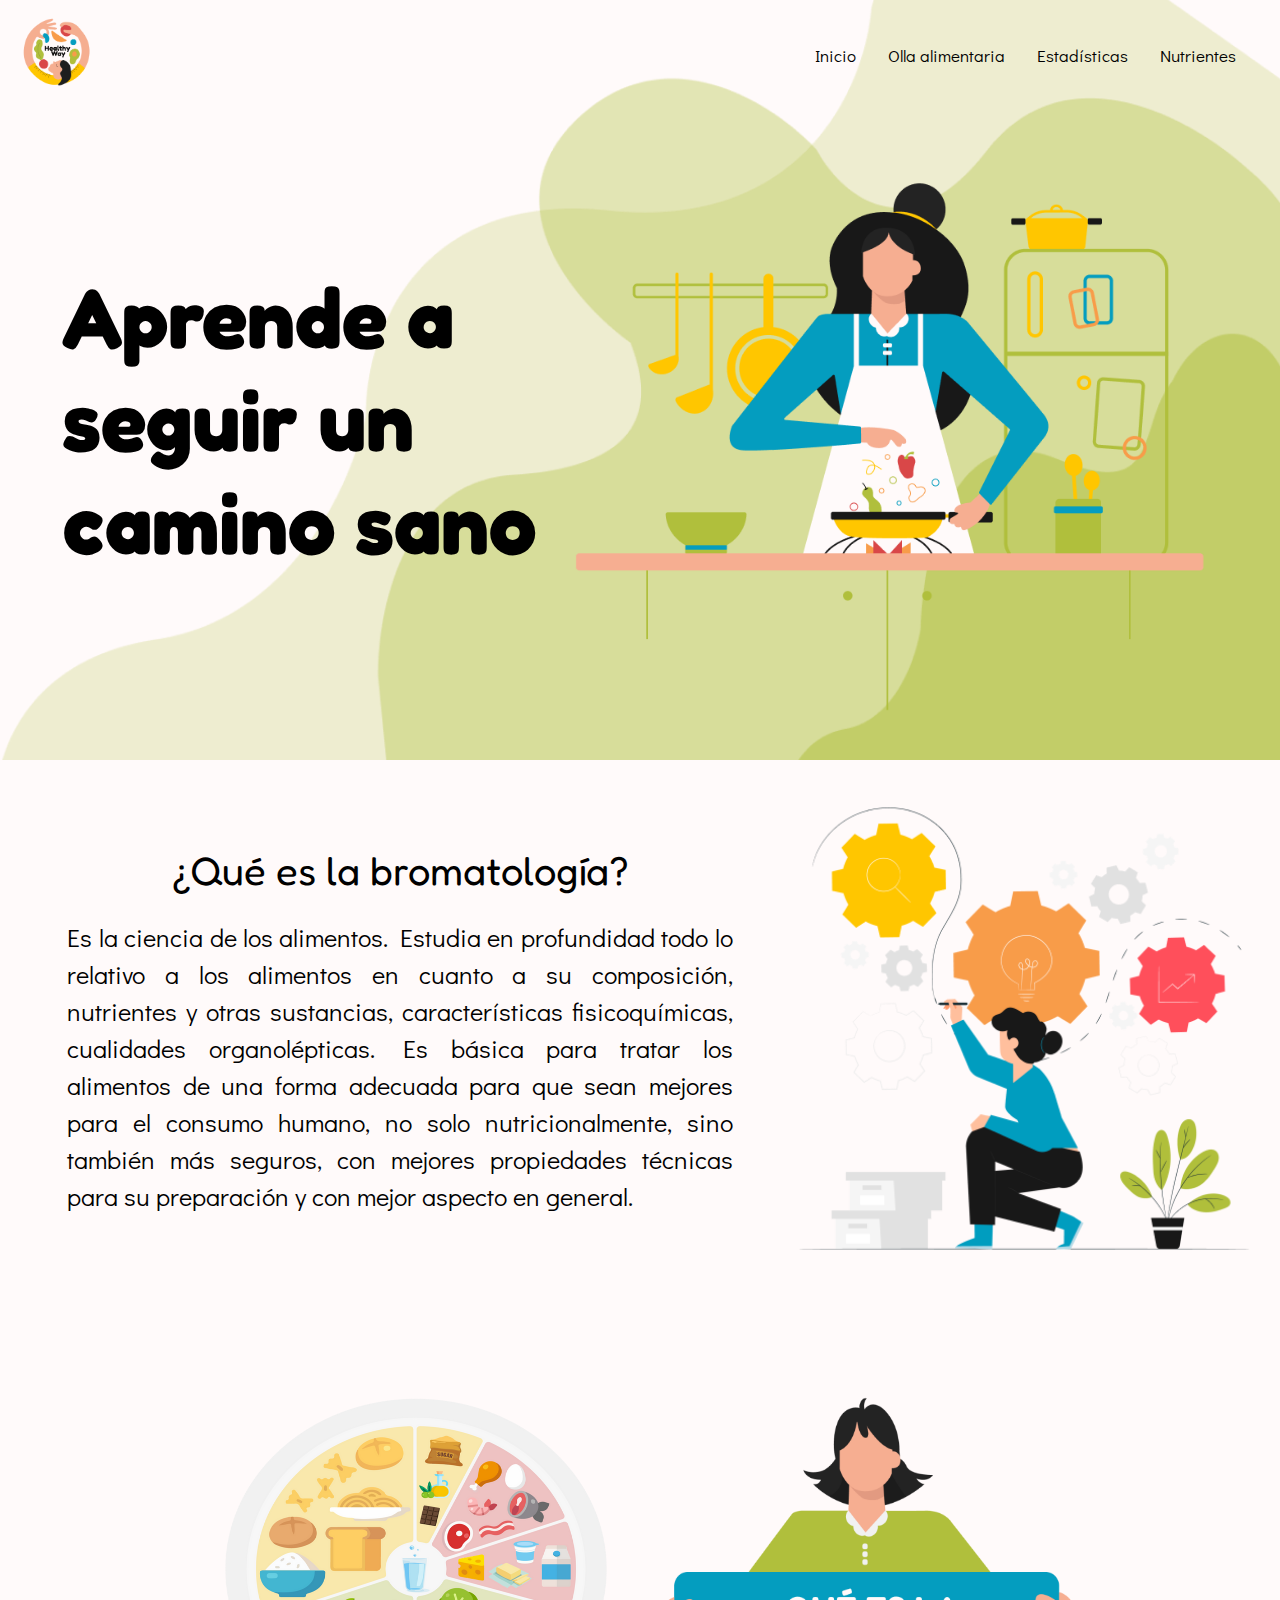
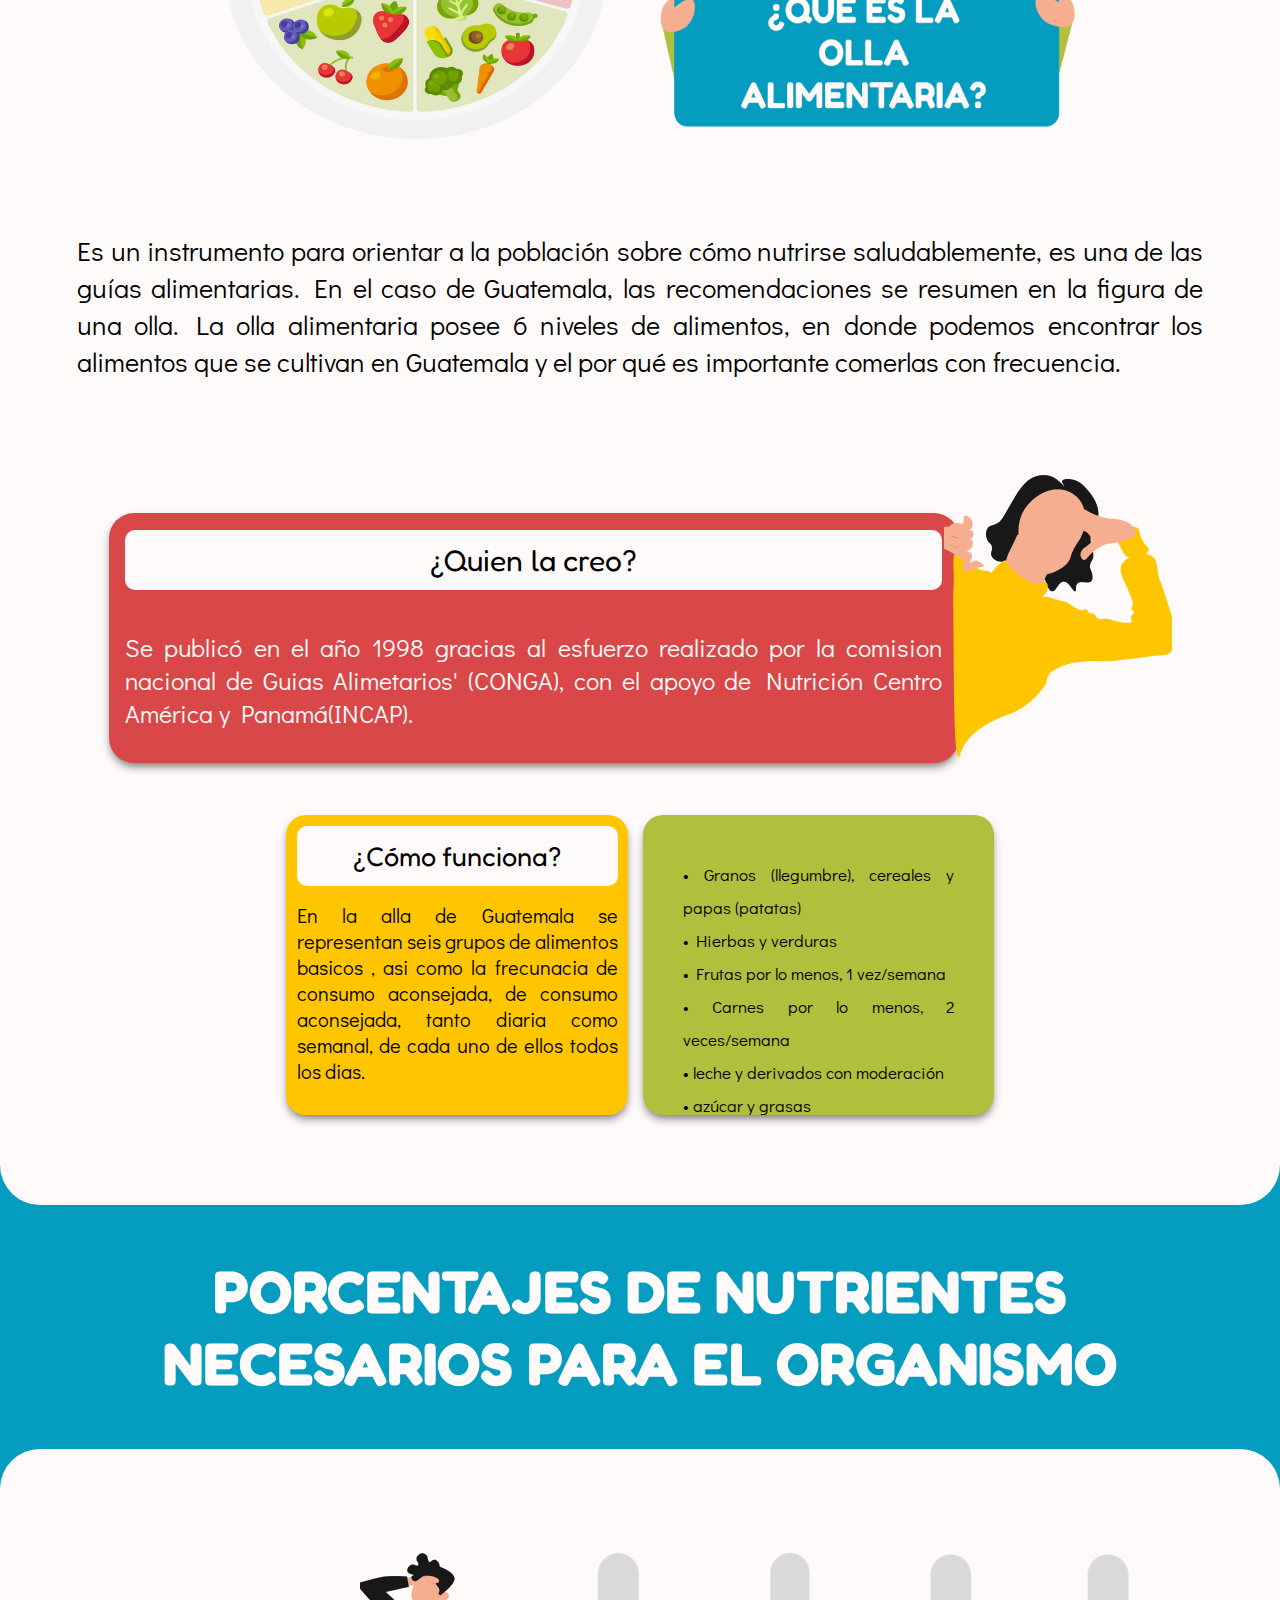
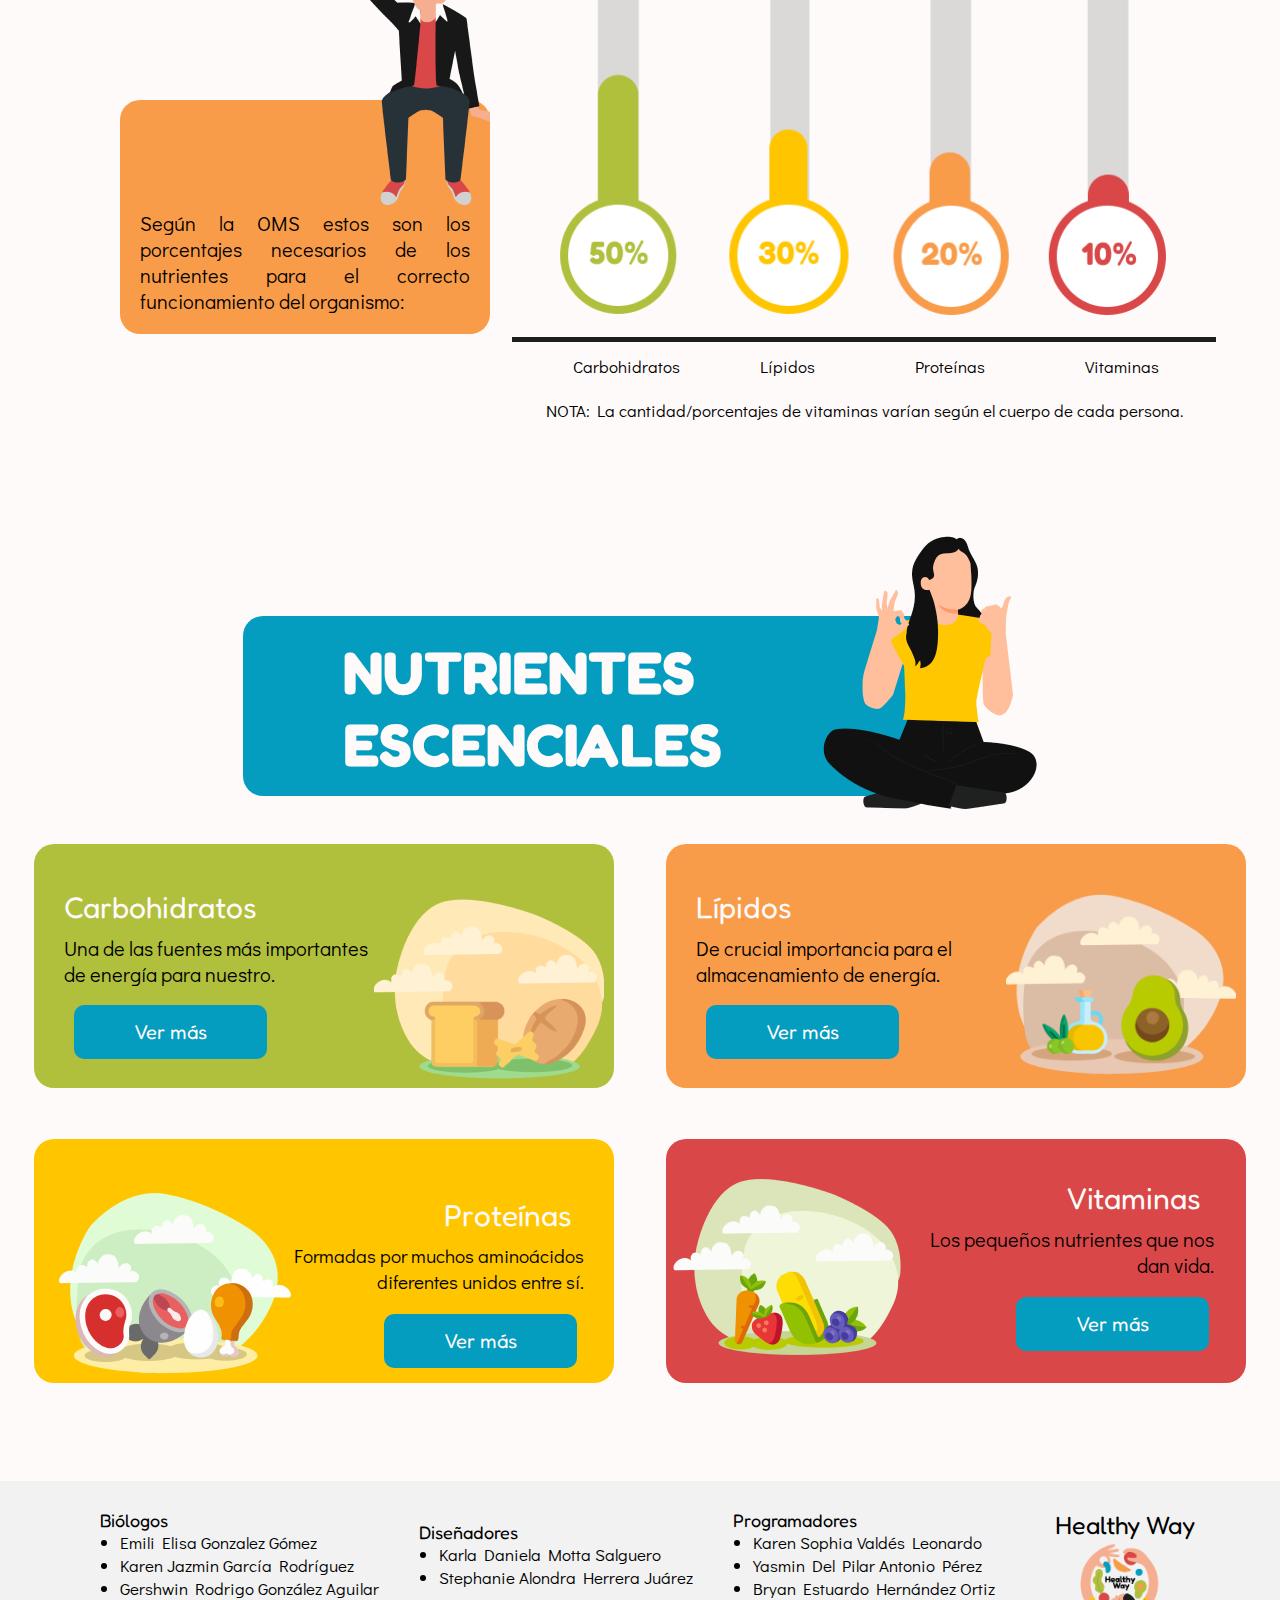
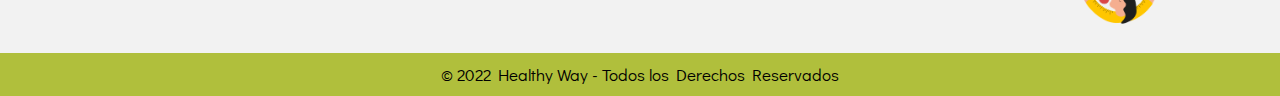
==== index.html @ c859417f "Merge branch 'main' of github.com:ypantonio/Proyecto_APS into main" ====
<!DOCTYPE html>
<html lang="es">
<head>
    <meta charset="UTF-8">
    <meta http-equiv="X-UA-Compatible" content="IE=edge">
    <meta name="viewport" content="width=device-width, initial-scale=1.0">
    <title>Healthy Way</title>

    <!--LINKS CSS-->
    <link rel="stylesheet" href="Css/areaInformativa1.css">
    <link rel="stylesheet" href="Css/header.css">
    <link rel="stylesheet" href="Css/home.css">
    <link rel="stylesheet" href="Css/infoOlla.css">
    <link rel="stylesheet" href="Css/configuracion.css">
    <link rel="stylesheet" href="Css/footer.css">

    <!--LINK DE TIPOGRAFÍAS-->
        <!--FREDOKA ONE-->
    <link rel="preconnect" href="https://fonts.googleapis.com">
    <link rel="preconnect" href="https://fonts.gstatic.com" crossorigin>
    <link href="https://fonts.googleapis.com/css2?family=Fredoka+One&display=swap" rel="stylesheet">
    
        <!--DIDACT GOTHIC-->
    <link rel="preconnect" href="https://fonts.googleapis.com">
    <link rel="preconnect" href="https://fonts.gstatic.com" crossorigin>
    <link href="https://fonts.googleapis.com/css2?family=Didact+Gothic&display=swap" rel="stylesheet">

    <!--LOGO DE APLICACIÓN (PESTAÑA)-->
    <link rel="icon" href="./img/healthy-way-logo 1.png">
</head>
<body>

    <!--SECCÓN YASMIN ANTONIO-->
    <!-- Header -->
    <!-- Banner -->
    <div id="sect"></div>
    
    <!--SECCIÓN KAREN VALDES-->
    <!-- Sección informativa -->
    <!-- Esquema -->
    <!-- Piramide -->
    <div id="Info" class="Info"></div>
    

    <!--CONEXIÓN BRYAN HERNÁNDEZ-->
    <!-- INFORMACIÓN DE OLLA Y NUTRIENTES -->
    <div id="Olla"></div>
    
    <!-- INFORMACIÓN DE INTEGRANTES DE EQUIPO HEALTHY WAY-->
    <footer id="colegas" class="colegas"></footer>
    
    <!--CONEXIÓN JS-->
    <script src="./Js/main.js" type="module"></script>
</body>
</html>
---- Css/areaInformativa1.css ----
@media (max-width:136.5rem){
    .Info{
        width: 100%;
        height: auto;
        justify-content: center;
        align-items: center;
        margin-top: 2rem;
    }
    .area{
        width: 100%;
        margin: auto;
        display: flex;
        flex-direction: row;
        justify-content: center;
    }
    .Img1{
        width: 48rem;
    }
    .paraTexto{
        width: 60%;
        padding: 4%;
        display: flex;
        flex-direction: column;
        justify-content: center;
        align-items: center;

    }

    .titulo{
        font-family: 'Fredoka One', cursive;
        font-size: 40px;
        font-weight: 400;
        line-height: 77px;
        letter-spacing: 0em;
        text-align: left;
        margin-bottom: 1.5%;
    
    }
    .parrafo{
        font-family: 'Didact Gothic', sans-serif;
        font-size: 25.2px;
        font-weight: 400;
        line-height: 37px;
        letter-spacing: 0em;
        text-align:justify;

    }
    .largo{
        background-image: url("https://i.postimg.cc/xCcnTk2p/amarill.png");
        background-repeat: no-repeat;
        background-size: cover;
        padding-bottom: 20rem;

    }
    .CImg{
        width: 70%;
        margin-right: 200rem;
        height:40rem;
        margin: auto;
        margin-top: 8%;
        display:flex;
        flex-direction: row;
        justify-content: space-between;
    }
    .ParaImg{
        width: 100%;
        display:flex;
        flex-direction: row;
        justify-content: center;
    }
    .Frente{
        width: 50%;

    }
    .ImgFrente2{
        width: 50%;
    }
    .img2_visible{
        display: none;
    }
    .TextoEncima{
        width: 90%;
        height: auto;
        padding: 1%;

        margin: auto;
        font-family: 'Didact Gothic', sans-serif;
        margin-top: -15rem;
    }  
    .parrafo2{
        font-family: 'Didact Gothic', sans-serif;
        font-size: 27px;
        font-weight: 400;
        line-height: 37px;
        letter-spacing: 0em;
        text-align:justify;
    }  
}
@media (max-width:37.5rem){
    .Info{
        margin-top: 2rem; 
    }
        
    .area{
        width: 100%;
        margin-top: -40px; 
        }
    
    .Img1{
    display: none;    
}
    .paraTexto{
           width: 90rem;
        margin: auto;
        background-color: var(--blanco);
        border-radius: 23px 23px 0px 0px;
    
    }
    .titulo{
        font-size: 24px;
    }
    .Info .parrafo, .parrafo2{
        font-size: 19px;
    }
    .largo{
        background-image: none;
    }
    .CImg{
        flex-direction: column-reverse;
        width: 100%;
        height: auto;
        justify-content: center;
        align-items: center;
    }
    .Info .TextoEncima{
        width: 94%;
    }
        .img2Olla{
           display: none;
    }
    .ImgFrente2{
        width: 90%;
    }
    .img2_visible{
        display: flex;
        background-image: url(/img/verde.png);
        background-repeat: no-repeat;
        background-size: cover;
        width: 100%;
        height: 40rem;
        justify-content: center;
        align-items: center;
        margin-top: -12rem;
    }
    .img2V{
        margin-top: 10rem;
        width: 80%;
        display: flex;
    
    }

}
---- Css/header.css ----
/*****PARTE DE HEADER YASMIN ANTONIO****/
*{
    margin: 0px;
    padding: 0px;
    text-decoration: none;
    box-sizing: border-box;
    font-size: 17px;
    font-family: 'Didact Gothic', sans-serif;;
}
.sect{
    width: 100%;
    height: auto;
}
.header{
    width: 100%;
    height: auto;
    padding: 16px; 
    display: flex;
    flex-direction: column;
    justify-content: space-between;
    align-items: center;
    background-image: url(../img/Manchas\ 1\ 1.png);
    background-repeat: no-repeat;
    background-size: cover;
}
.menu_principal{
    width:97vw;
    display: flex;
    flex-direction: row;
    justify-content: space-between;
}
.logo{
    width: 73px;
    height: 73px;
}
.nav{
    list-style: none;
    display: flex;
    width: 100%;
    justify-content: end;
    padding: 1%;
}
.para_menu{
    width: 70%;
    display: flex;
    justify-content: center;
    align-items: center;
}
.para_img{
    width: 30%;
}
.a{
    padding: 0px 16px ;
    color: #000000;
    
}
.a:hover{
    background-color: var(--amarillo);
    border-radius: 2rem;
    padding: 10px 25px 10px 25px ;
    transition: 0.8s;
}
/*PARA TELEFONO*/
@media (max-width:37.5rem){
    *{
        font-size: 1rem;
    }
    .menu_principal{
        margin-top: 4%;
    }
    .logo{
        width: 40px;
        height: 40px;

    }
    .para_menu{
        width: 90%;
    }
    .para_img{
        width: 10%;
    }
    .header{
        padding: 0px;
        justify-content: center;
        align-items: center;
    }
    .general{
        margin: 0px;
    }

}
---- Css/home.css ----
/**IMAGEN INICIAL EN HOME*/
body{
    max-width: 1920px;
    margin: auto;
}
.vector{
    width: 100%;
    height: auto;
    padding: 0rem 4rem;

    display: flex;
    align-items: center;
    justify-content: center;
}
.el-titulo{
    width: 50%;
    height: 65rem;
    display: flex;
    justify-content: center;
    align-items: center;
}
.la-img{
    width: 70%;
    height: 65rem;
    display: flex;
    padding-top: 4%;
    justify-content: center;
    align-items: center;
}
.titulo1{
    font-family: 'Fredoka One', cursive;
    font-size: 85px;
}
.cocina{
    width: 100%;
}

@media (max-width:37.5rem){

    .sect .vector{
        padding-left: 8.2rem;
        
    }
    .vector{
        width: 100%;
        height: 400px;
    }
    .titulo1{
        display: none;   
    }
    .la-img{
        width: 1300rem;
        height: 100%;
        margin-left: -3%;
    }
    .cocina{
        width: 38.4rem;
    }
    
    }
---- Css/infoOlla.css ----
/*PAra OLLA */
#Olla {
    width: 100%;
    height: auto;
    padding-top: 8rem;
    display: flex;
    justify-content: center;
    flex-direction: column;

    }
    .infofood{
    width: 100%;
    height: auto;
    margin: auto;
    padding-top: 2rem;
    display: flex;
    justify-content: center;
    align-items: center;
   margin-bottom: 0.1rem;
    }
    /*Cuadro rojo*/
    .ventana{
    height: 25rem;
    width: 85rem;
    padding:1.3%;
    border-radius: 25px;  
    background-color: var(--rojo);
    box-shadow:0px 5px 10px -2px #6e6e6e;
    -moz-box-shadow:0px 5px 10px -2px #6e6e6e;
    -webkit-box-shadow:0px 5px 10px -2px #6e6e6e;
    display: flex;
    }
    /*Parte Blanca*/
    .ventana_barra{
        height: 60px;
        width: 100%;
        margin-bottom: 5%;
        border-radius: 10px;
        background-color: var(--blanco);
        display: flex;
        justify-content: center;
        align-items: center;
    }
    /*Contenido de cuadro rojo*/
    .izquierda{
    width: 100%;
    height: auto;
    display: flex;
    flex-direction: column;
    align-items: center;
    }
    /*img de personaje*/
    .derecha{
    margin-left: -1.5rem;
    margin-top: -4rem;
    }

    .ventana_titulo{
    color: var(--blanco);
    font-size: 25px;
    text-align: justify;
    }
    .ventana_titulo1{
    color: black;
    font-family: Fredoka One;
    font-size: 30px;
    font-weight: 400;
    line-height: 48px;
    text-align: left;
   
}
/*los otros dos cuadros*/
.dos_cuadros{
    width: 100%;
    height: auto;
    padding: 5rem;
    display: flex;
    flex-direction: row;
    justify-content: space-between;

}    
.padreFooter{
    width: 60%;
    margin: auto;
    display: flex;
    flex-direction: row;
    justify-content:space-between;
    align-items: center;  
}
/*amarillo*/
    .cuadro{
        width: 40rem;
        height: 30rem;
        left: 83px;        
        top: 2764px;
        border-radius: 25px;
        padding:1.5%;
       
        background-color: var(--amarillo);
        border-radius: 2rem 2rem 2rem 2rem;
        box-shadow:0px 5px 10px -2px #6e6e6e;
        -moz-box-shadow:0px 5px 10px -2px #6e6e6e;
        -webkit-box-shadow:0px 5px 10px -2px #6e6e6e;
   
    }
    .cuadro_barra{
        height: 60px;
        width: 100%;
        margin-bottom: 5%;
        border-radius: 10px;
        background-color: var(--blanco);
        display: flex;
        justify-content: center;
        align-items: center;
    }
    /*verde*/
    .cuadrover{
        height: 30rem;
        width: 40rem;
        left: 718px;
        top: 2764px;
        border-radius: 25px;
        margin-left: 2%;
        padding: 4rem;

       
        background-color: var(--verde);
        border-radius: 2rem 2rem 2rem 2rem;
        box-shadow:0px 5px 10px -2px #6e6e6e;
        -moz-box-shadow:0px 5px 10px -2px #6e6e6e;
        -webkit-box-shadow:0px 5px 10px -2px #6e6e6e;
    }
    .cuadrover_titulo1{
        font-family: var(--titulo);
        font-size: 27px;
        font-weight: 400;
        line-height: 48px;
        letter-spacing: 0em;
    }
    .cuadro_parrafo{
        font-size: 20px;
        text-align: justify;

    }
    .lista li{
    list-style: none;
        font-size: 25px;
        text-align: justify;
        font-family: 'Didact Gothic', sans-serif;

    }
    .chica{
        display: none;
    }
   

/** SIGUIENTE PARTE DE INFORMACIÓN POR YASMIN ANTONIO**/
.blancoArriba{
    width: 100%;
    height: 4rem;
    background-color: var(--blanco);
    border-radius: 0px 0px 40px 40px;
}
.blancoAbajo{
    width: 100%;
    height: 4rem;
    background-color: var(--blanco);
    border-radius: 40px 40px 0px 0px;
}
.title1{
    background-color: var(--celeste);
}
.title2{
    color: var(--blanco);
    font-family:  'Fredoka One', cursive;
    font-size: 6rem ;
    padding: 5rem;
    text-align: center;
}
.nutrientes{
    width: 100%;
    height: auto;
    display: flex;
    justify-content: center;
    align-items: center;
}
.fondo{
    width: 100%;
    height: auto;
    display: flex;
    flex-direction: row;
    justify-content: center;
}

.chico_sentado{
    width: 35%;
    padding-top: 5%;
}
.sentado{
    width: 130px;
    height: 252px;
    margin-left: 36rem;

}
.text{
    width: 37rem;
    height: auto;
    padding: 2rem;
    padding-top: 11rem;
    border-radius: 2rem;
    margin-top: -11rem;
    margin-left: 12rem;
    text-align: justify;
    font-family: var(--texto);
    font-size: 2rem;
    background-color: var(--naranja);
}
.las-graficas{
    width: 65%;
    padding: 5%;
    display: flex;
    flex-direction: column;
    justify-content: center;
    align-items: center;
}
.grafica{
    width: 100%;
}
.listaG{
    width: 100%;
    height: 5rem;
    list-style: none;
    padding-left: 3%;
    padding-right: 3%;
    display: flex;
    justify-content: space-between;
    align-items: center;
}
.vita {
    margin: 4rem;
}
.carboi{
    margin: 4rem;
}
.lip{
    margin: 4rem;
}
.protei{
    margin: 6rem;
}
.nota{
margin-top: 1%;
}
/** SECCIÓN DE VIDEOS POR YASMIN ANTONIO**/
.esencial{
    width: 100%;
    height: auto;
    display: flex;
    flex-direction: column;
    justify-content: center ;
    align-items: center;
    margin-bottom: 6rem;
}
.caja-titulo{
    width: 100%;
    margin-top: 13rem;
    display: flex;
    justify-content: center;
}
.titleEsen{
    background-color: var(--celeste);
    width: 72rem;
    height: 18rem;
    font-size: 6rem;
    font-family: var(--titulo);
    padding: 2rem 7rem 7rem 10rem;
    border-radius: 2rem;
    color: var(--blanco);
    margin-left:3%;
}
.conCartel{
    display: none;
}
.niña{
    width: 292px;
    height: 292px;
    margin-top: -7%;
    margin-left: -14%;  
}
.para_videos{
    width: 100%;
    height: auto;
    padding-bottom: 1%;
    display: flex;
    flex-direction: row;
    flex-wrap: wrap;
    justify-content: center;
    align-items: center;
}
.carbohidratos{
    background-color: var(--verde);
    width: 580px;
    height: 244px;
    border-radius: 2rem;
    padding: 2rem;
    margin: 2%;
}
.subtitle1{
    font-family: 'Fredoka One';
    font-weight: 400;
    font-size: 30px;
    margin-top: 2.5rem;
    margin-left: 1rem;
    color: var(--blanco);
}
.descrip1{
    font-family: var(--texto);
    font-style: normal;
    font-weight: 400;
    font-size: 20px;
    line-height: 26px;
    margin-top: 1rem;
    margin-left: 1rem;
    margin-bottom: 2%;
}
.img1{
    width: 230px;
    height: 230px;
    margin-left: 32rem;
    margin-top: -17rem;
}
.mas1{
    background-color: var(--celeste);
    width: 20rem;
    height: 5rem;
    margin-left: 2rem;
    padding: 1.5rem 6rem 1.5rem 6rem ;

    /**TEXTO*/
    font-family: 'Fredoka One';
    font-style: normal;
    font-weight: 400;
    font-size: 2rem;
    text-align: center;
    border-radius: 1rem;
    border-style: none;
    color: var(--blanco);
}
.lipidos{
    background-color: var(--naranja);
    width: 580px;
    height: 244px;
    border-radius: 2rem;
    padding: 2rem;
    margin: 2%;

}

.proteinas{
    background-color: var(--amarillo);
    width: 580px;
    height: 244px;
    border-radius: 2rem;
    padding: 2rem;
    margin: 2%;

}
.subtitle2{
    font-family: 'Fredoka One';
    font-weight: 400;
    font-size: 30px;
    margin-top: -22rem;
    margin-left: 39rem;
    color: var(--blanco);
}
.subtitle3{
    font-family: 'Fredoka One';
    font-weight: 400;
    font-size: 30px;
    margin-top: -22rem;
    margin-left: 40rem;
    color: var(--blanco);
}
.descrip2, .descrip3{
    font-family: var(--texto);
    font-style: normal;
    font-weight: 400;
    font-size: 19px;
    line-height: 26px;
    margin-top: 1rem;
    margin-left: -1rem;
    margin-right: 2%;
    text-align: end;
    margin-bottom: 2%;

}
.descrip3{
    margin-right: 5.5%;
    font-size: 20px;

}
.mas, .masV{
    background-color: var(--celeste);
    width: 20rem;
    height: 5rem;
    margin-top: -3rem;
    margin-left: 33rem;
    padding: 1.5rem 6rem 1.5rem 6rem ;

    /**TEXTO**/
    font-family: 'Fredoka One';
    font-style: normal;
    font-weight: 400;
    font-size: 2rem;
    text-align: center;
    border-radius: 1rem;
    border-style: none;
    color: var(--blanco); 
}
.vitaminas{
    background-color: var(--rojo);
    width: 580px;
    height: 244px;
    border-radius: 2rem;
    margin: 2%;

}
.masV{
    margin-left: 35rem;
}

@media (max-width:37.5rem) {
       
    /*COMIENZA RESPONSIVE DE PARTE DE BRYAN HERNANDEZ*/
    #Olla{
        padding-top: 3rem;
    }
    .infofood{
        padding-top: 1rem;
    }
    .ventana{
        width: 21rem;
        height: 20rem;
        padding: 4%;
        border-radius: 15px;
        justify-content: center;

    }
    .ventana_barra{
        width: 100%;
        height: 30px;
        margin-top: 3%;
        text-align: center;
    }
    .ventana_titulo, .cuadro_parrafo{
        font-size: 14px;
        text-align: justify;
        }
    .ventana_titulo1{
        font-size: 16px;
    }
    .derecha{
        margin-left: -0.7rem;
        margin-top: 2.5rem;
    }
    .img_personaje{
        width: 13rem;
    }
    .cuadrover{
        display: none;
    }
    .cuadro{
        width: 90%;
        height: 20rem;
        border-radius: 15px;
        padding: 4%;

   
    }
    .padreFooter{
        width: 100%;
        height: auto;
        justify-content: center;
        flex-direction: column;
    }
    .cuadro_barra{
        width: 100%;
        height: 30px;
        margin-top: 2%;
        text-align: end;
    }
    .cuadrover_titulo1{
        font-size: 18px;
    }
    .abajo{
        width: 100%;
        height: auto;
        display: flex;
    }
    .cuadrover{
        height: 24rem;
        width: 27rem;
        border-radius: 15px;
        margin-top: 11%;
        justify-content: center;
        align-items: center;
        margin-bottom: -3rem;
    }
    .chica{
        display: flex;
        margin-left: -5rem;
        margin-top: -1rem;
    }
    .lista li{
        width: 20rem;  
        font-size: 25px;
        margin-left: 1rem;    
}
/*TERMINA RESPONSIVE DE PARTE DE BRYAN HERNANDEZ*/

/*COMIENZA RESPONSIVE DE PARTE DE YASMIN ANTONIO*/
.blancoArriba{
    height: 2rem;
    border-radius: 0px 0px 30px 30px;
}
.blancoAbajo{
    height: 2rem;
    border-radius: 30px 30px 0px 0px;
}
.title2{
    font-size: 3rem ;
    padding: 3rem;
}
.fondo{
    flex-direction: column;
    justify-content:center ;
    align-items: center;
}

.chico_sentado{
    width: 100%;
    height: 7rem;
    padding-top: 0%;
    padding: 3%;
}
.sentado{
    display: none;
}
.text{
    width: 90%;
    background-color: transparent;
    height: auto;
    padding: 0rem;
    padding-top: 0rem;
    border-radius: 0rem;
    margin-top: 0.7rem;
    margin-left: 2rem;
    text-align: justify;
    font-size: 1.4rem;
}
.las-graficas{
    width: 90%;
    margin-top: 5%;
    padding: 5%;
    display: flex;
    flex-direction: column;
    justify-content: center;
    align-items: center;
}
.listaG{
    width: 100%;
    height: 5rem;
    list-style: none;
    padding-left: 0%;
    padding-right: 0%;
    display: flex;
    justify-content: space-between;
    align-items: center;
    
}
.vita {
    margin: 1rem;
    font-size: 1.2rem;
}
.carboi{
    margin: 1rem;
    font-size: 1.2rem;
}
.lip{
    margin: 1rem;
    font-size: 1.2rem;
}
.protei{
    margin: 1rem;
    font-size: 1.2rem;
}
.nota{
margin-top: 3%;
font-size: 1.3rem;
}

/*COMIENZA RESPONSIVE DE VIDEOS PARTE DE YASMIN ANTONIO*/
.esencial{
    margin-bottom: 2rem;
}
.caja-titulo{
    margin-top: 3rem;
}
.titleEsen{
display: none;
}
.conCartel{
    display: flex;
    width: 80%;
}
.niña{
    display: none;
}
.para_videos{
    width: 100%;
    margin-top: 8%;
    flex-wrap:none
    ;

}
.carbohidratos{
    width: 100%;
    height: 180px;
    border-radius: 2rem;
    padding: 1rem;
}
.subtitle1{
    font-size: 25px;
    margin-top: 1rem;
    margin-left: 0.4rem;

}
.descrip1{
    font-size: 14px;
    line-height: 26px;
    margin-top: 1rem;
    margin-left: 0.4rem;
    margin-bottom: 2%;
    
}
.img1, .img1C{
    width: 150px;
    height: 150px;
    margin-left: 19rem;
    margin-top: -11rem;
}
.img1C{
    width: 140px;
    height: 140px;
    margin-top: -11rem;
    margin-left: 20.2rem;
}
.mas1{
    margin-left: 0rem;
    padding: 1rem 4rem 1rem 4rem ;

    /**TEXTO*/
    font-size: 1.4rem;
    text-align: center;
}
.lipidos{
    width: 100%;
    height: 180px;
    border-radius: 2rem;
    padding: 1rem;

}

.proteinas{
    width: 100%;
    height: 180px;
    border-radius: 2rem;
    padding: 2rem;

}
.img2{
    width: 150px;
    height: 150px;
    margin-top: 3rem;
    margin-left: -1.5rem;
}
.img2P{
    width: 150px;
    height: 150px;
    margin-top: 2.5rem;
    margin-left: -1rem;
}
.subtitle2{
    font-size: 25px;
    margin-top: -18rem;
    margin-left: 20rem;
}
.subtitle3{
    font-size: 25px;
    margin-top: -18rem;
    margin-left: 20rem;
}
.descrip2, .descrip3{
    font-size: 14px;
    line-height: 26px;
    margin-top: 1rem;
    margin-left: 0.4rem;
    margin-bottom: 2%;

}
.descrip3{
    margin-right: 0%;

}
.mas, .masV{
    margin-left: 18rem;
    padding: 1rem 4rem 1rem 4rem ;

    /**TEXTO*/
    font-size: 1.4rem;
    text-align: center;
}
.vitaminas{
    width: 100%;
    height: 180px;
    border-radius: 2rem;
    margin: 2%;
    padding: 2rem;


}


    }
---- Css/configuracion.css ----
*{
    margin: 0;
    padding: 0;
    box-sizing: border-box;
}
html{
    font-size: 10px;
}
body{
    background-color: var(--blanco);
}

:root{
    --titulo: 'Fredoka One', cursive;
    --texto: 'Didact Gothic', sans-serif;

    /***************** COLORES **********************/
    --celeste: #049DBF;
    --verde: #B0BF3C;
    --amarillo: #FFC600;
    --naranja: #F89C49;
    --piel: #F6AE91;
    --rojo: #D94748;
    --blanco: #FFFAFA;
    --negro: #181818;

    /************** TAMAÑO (OPCIONAL)*************/
    --titulo1: 24px;
    --texto1: 14px;

}


@media  (min-width:37.5rem){
    
}
@media (max-width:136.5rem){
    
}
@media (max-width:192rem){
    
}
---- Css/footer.css ----
.colegas{
    background-color: #F2F2F2;
    width: 100%;
    height: auto;

    display: flex;
    flex-direction: column;
    justify-content: center;
}
.caja1{
    display: flex;
    flex-direction: row;
    justify-content: center;
    align-items: center;
    padding-bottom: 2.5rem;
}

.carrera{
    font-family: 'Fredoka One';
    font-style: normal;
    font-weight: 400;
    font-size: 18px;
    line-height: 22px;
    margin-left: -2rem;
}
.nombre0{
    font-family: 'Fredoka One';
    font-style: normal;
    font-weight: 400;
    font-size: 2.5rem;
    line-height: 22px;

    margin-top: -6rem;
    padding-left: 4rem;
}
.logofooter{
    width: 86px;
    height: 87px;
    margin-top: 6rem;
    margin-left: -12rem;
}
.biologos{
   padding-left: -0.5rem;
   padding-top: 2rem;
   padding-right: 2rem;
   padding-bottom: 2rem;
}
.diseñadoras{
    padding-left: 4rem;
   padding-top: 2rem;
   padding-right: 2rem;
   padding-bottom: 2rem;
}
.programadores{
    padding-left: 4rem;
   padding-top: 2rem;
   padding-right: 2rem;
   padding-bottom: 2rem;
}
.derechos{
    width: 100%;
    height: 43px;
    background-color: var(--verde);
    display: flex;
    flex-direction: column;
    justify-content: center;

    text-align: center;
}
.conjunto1{
    display: none;
}
.union2{
    display: none;
}
@media (max-width:37.5rem) {

    .caja1{
        flex-direction: column;
        padding-bottom: 1rem;
        padding: 3%;
    }
    .carrera{
        font-size: 16px;
    }
    .nombre0{
        display: none;
    }
    .logofooter{
        display: none;
    }
    .union1{
        width: 100%;
        display: flex;
        flex-direction: row;
        justify-content: center;
        align-items: center;
    }
    .conjunto1{
        display: flex;
        width: 30%;
        margin-left: 9%;
    }
    .en_linea{
        display: flex;
        flex-direction: column;
        justify-content: center;
    }
    .nombre0V{
        font-family: 'Fredoka One';
        font-style: normal;
        font-weight: 400;
        font-size: 1.5rem;
    
        padding-top: 0rem;
        padding-left: 0rem;
        }
    .logofooterV{
        width: 80px;
        width: 80px;
        margin-left: 1rem;
    }
    .union2{
         width: 100%;
        display: flex;
    }
    .biologos{
        padding:0rem;
    }
    .diseñadoras{
        display: none;
    }   
    .programadores{
        display: none;
    }
    .diseñadorasV{
        margin-left: 3rem;
    
    }
    .programadoresV{
        margin-left:3rem;
    }
    .derechos{
        width: 100%;
        height: 43px;
        background-color: var(--verde);
        display: flex;
        flex-direction: column;
        justify-content: center;
        
        text-align: center;
    }

}
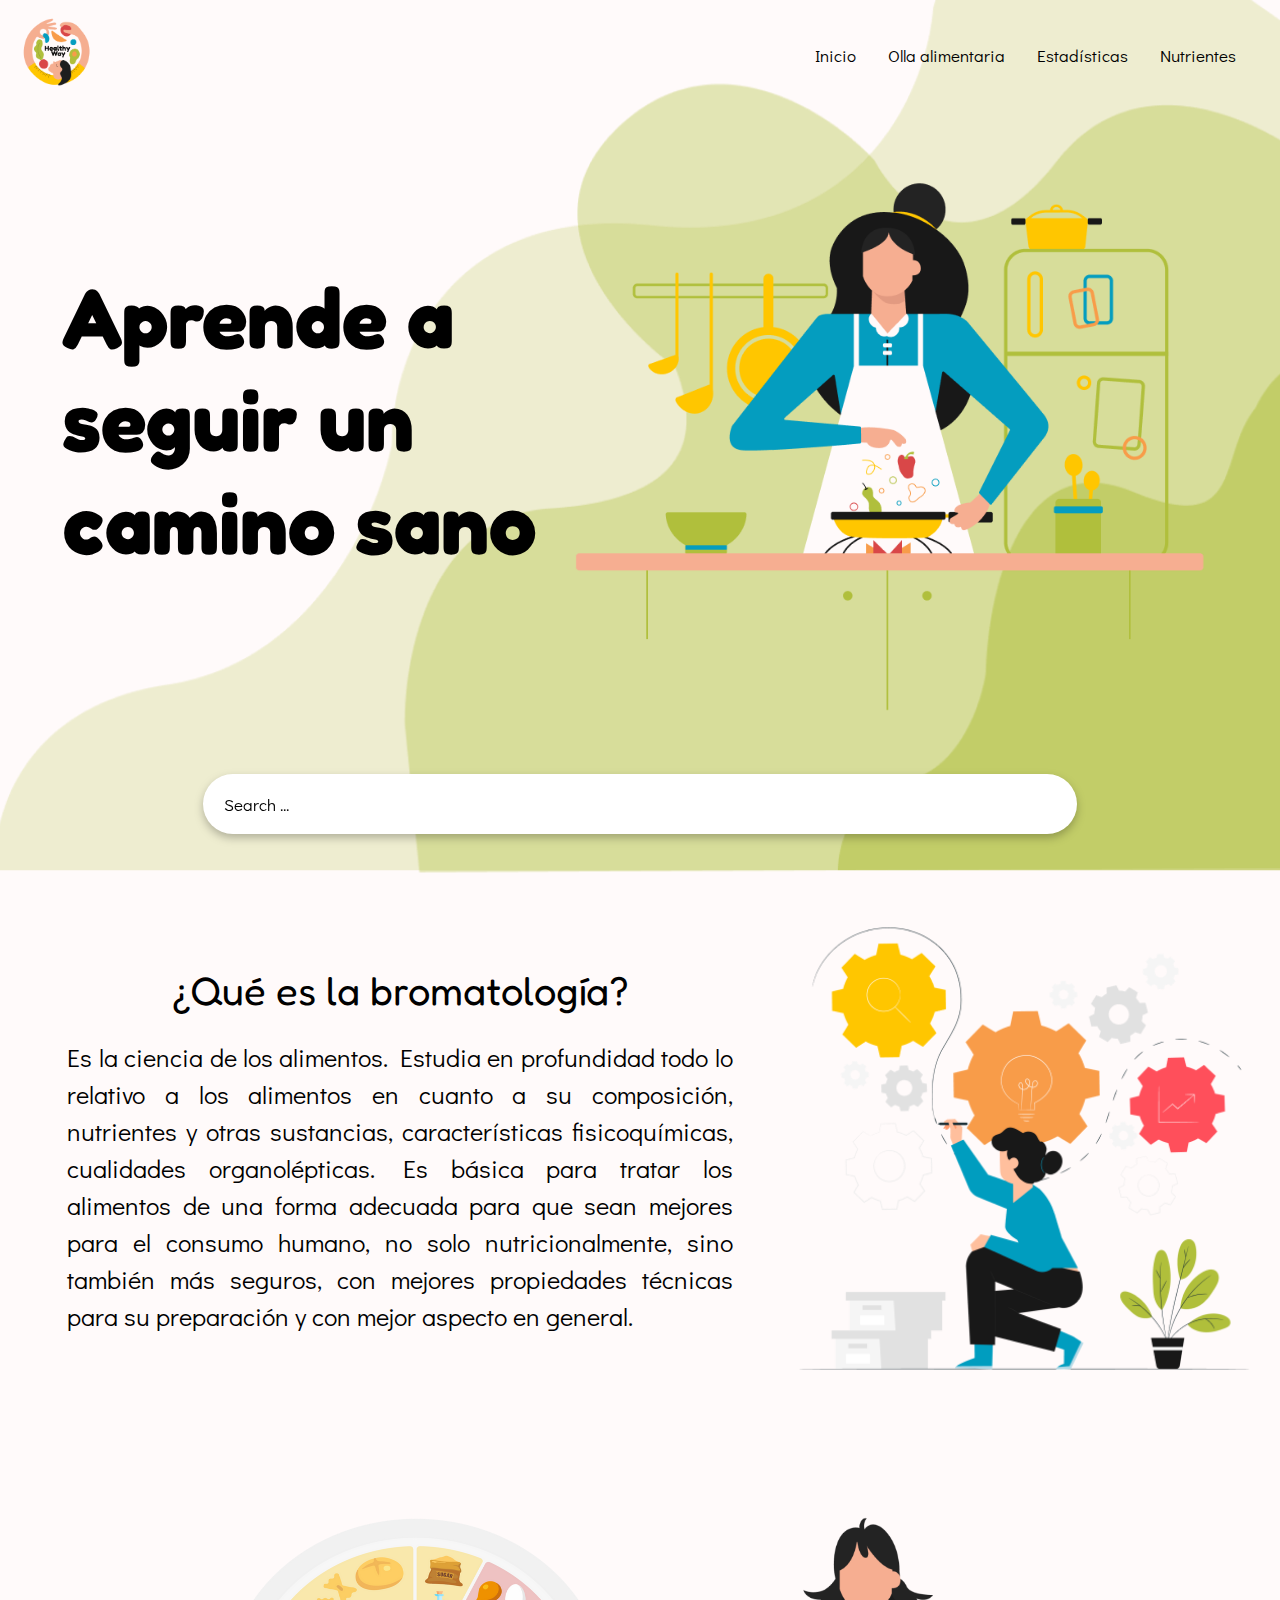
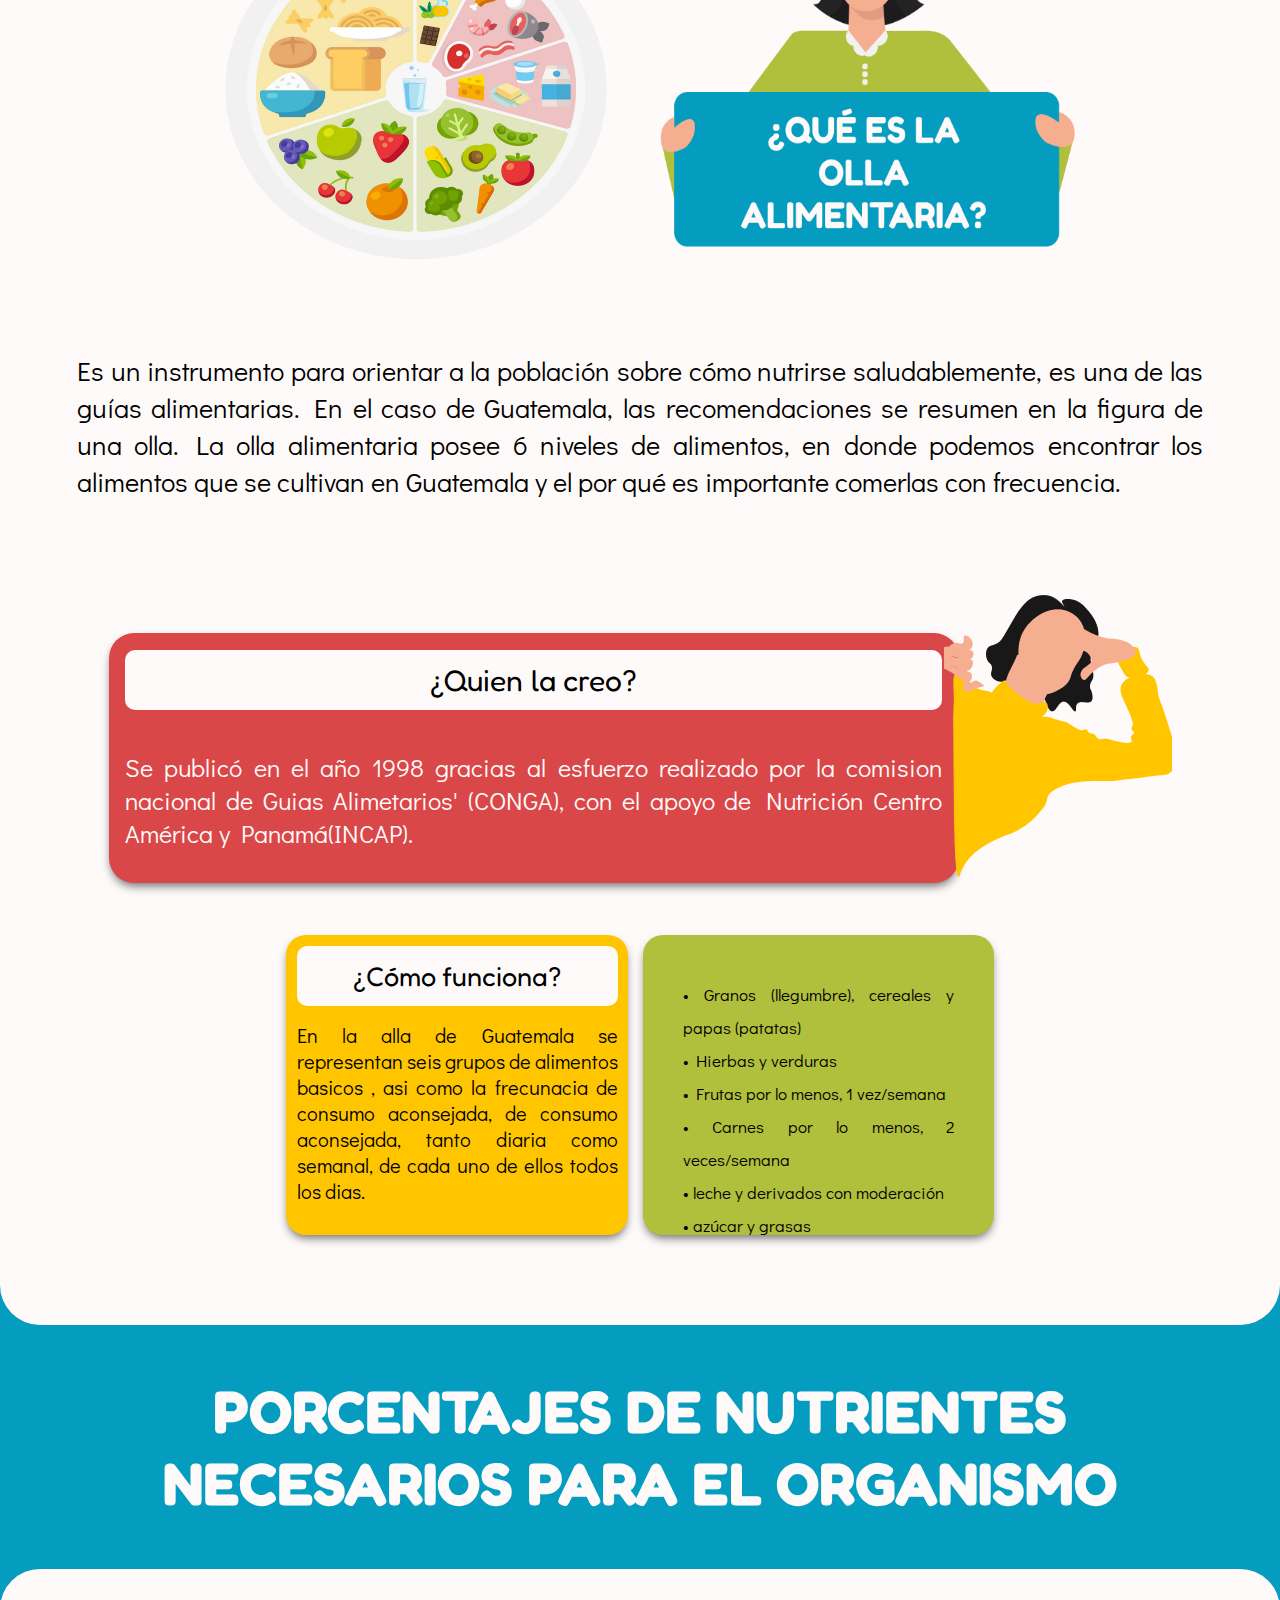
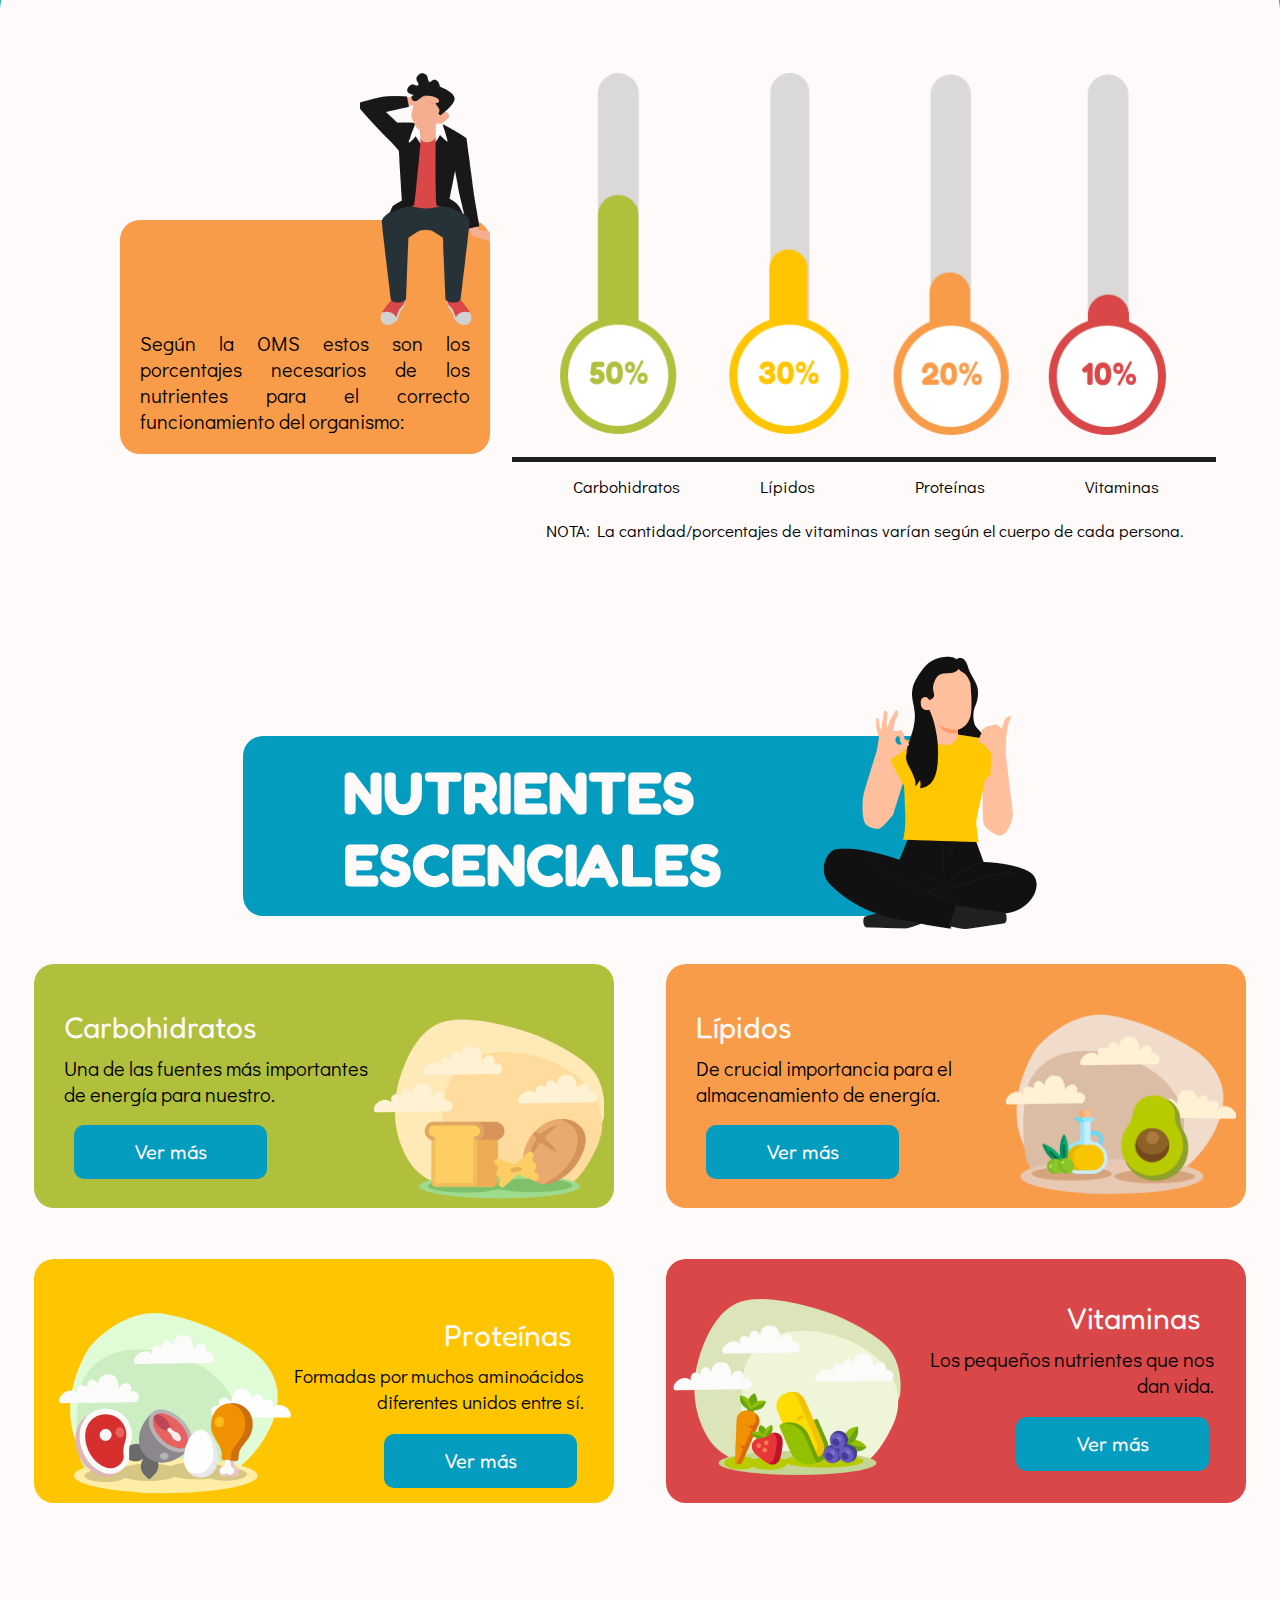
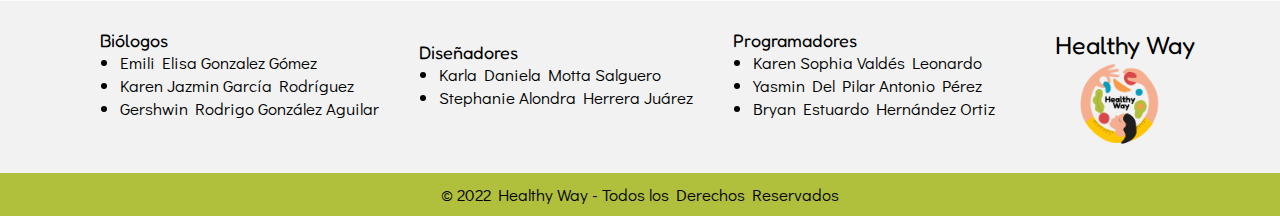
==== commit eb37d1f8: "Se agrega parte asignada (el buscador),el día 2 de octubre. -Karen Valdes" ====
--- a/index.html
+++ b/index.html
@@ -10,9 +10,21 @@
     <link rel="stylesheet" href="Css/areaInformativa1.css">
     <link rel="stylesheet" href="Css/header.css">
     <link rel="stylesheet" href="Css/home.css">
+    <link rel="stylesheet" href="Css/para_buscador.css">
+    <link rel="stylesheet" href="Css/ventanas_buscador.css">
     <link rel="stylesheet" href="Css/infoOlla.css">
     <link rel="stylesheet" href="Css/configuracion.css">
     <link rel="stylesheet" href="Css/footer.css">
+
+    <!--MUESTRA INFORMACION DEL BUSCADOR / KAREN VALDES-->
+<script>
+    function mostrar (){document.getElementById('fondo02').style.display='block';}
+    function esconder (){document.getElementById('fondo02').style.display="none";}
+    function mostrar2 (){document.getElementById('fondo03').style.display='block';}
+    function esconder2 (){document.getElementById('fondo03').style.display="none";}
+    function mostrar3 (){document.getElementById('fondo04').style.display='block';}
+    function esconder3 (){document.getElementById('fondo04').style.display="none";}
+</script>
 
     <!--LINK DE TIPOGRAFÍAS-->
         <!--FREDOKA ONE-->
@@ -52,4 +64,5 @@
     <!--CONEXIÓN JS-->
     <script src="./Js/main.js" type="module"></script>
 </body>
-</html>+</html>
+
--- a/Css/areaInformativa1.css
+++ b/Css/areaInformativa1.css
@@ -143,7 +143,7 @@
     }
     .img2_visible{
         display: flex;
-        background-image: url(/img/verde.png);
+        background-image: url("https://i.postimg.cc/L6YPkYP3/verde.png");
         background-repeat: no-repeat;
         background-size: cover;
         width: 100%;
--- a/Css/para_buscador.css
+++ b/Css/para_buscador.css
@@ -0,0 +1,93 @@
+*{
+	margin: 0;
+	padding: 0;
+	box-sizing: border-box;
+}
+.buscador{
+  width: 100%;
+  height: 50%;
+}
+.navegacion{
+	width: 70%;
+  height:6rem;
+	margin: 30px auto;
+  font-size: 27px;
+  padding: 0.5%;
+  filter: drop-shadow(0px 4px 4px rgba(0, 0, 0, 0.25));
+	background-color: white;
+  border-radius: 30px;
+  display: flex;
+  flex-direction: row;
+  justify-content: space-between;
+  align-items: center;
+}
+.lupa{
+  width: 7rem;
+}
+.navegacion ul{
+	list-style: none;
+}
+.navegacion > li{
+	position: relative;
+	display: inline-block;
+}
+
+.navegacion > li > a{
+	display: block;
+	padding: 15px 20px;
+	color: #353535;
+  font-family: 'Didact Gothic', sans-serif;
+	text-decoration: none;
+}
+.search{
+  width: 100%;
+  height: auto;
+  padding-left: 1.5rem;
+  padding-right: 0.5rem;
+}
+
+/* Submenu*/
+
+.submenu{
+	position: absolute;
+  padding-top: 3rem;
+	width: 100%;
+  visibility: hidden;
+	opacity: 0;
+	transition: opacity 1.5s;
+}
+.opciones li {
+  background-color: white;
+
+}
+.arribaCarbo{
+  border-radius: 20px 20px 0px 0px;
+}
+.arribaCarbo:hover{
+  background-color: rgb(229, 229, 229);
+  border-radius: 20px 20px 0px 0px;
+}
+.arribali:hover{
+  background-color: rgb(229, 229, 229);
+}
+.arriba3{
+  border-radius: 0px 0px 20px 20px;
+}
+.arriba3:hover{
+  background-color: rgb(229, 229, 229);
+  border-radius: 0px 0px 20px 20px;
+}
+
+.submenu .arribaCarbo , .submenu .arribali, .submenu .arriba3 {
+	display: block;
+	padding: 15px;
+	color: black;
+  font-size: 18px;
+  font-family: 'Didact Gothic', sans-serif;
+	text-decoration: none;
+}
+
+.navegacion:hover .submenu{
+	visibility: visible;
+	opacity: 1;
+}
--- a/Css/ventanas_buscador.css
+++ b/Css/ventanas_buscador.css
@@ -0,0 +1,64 @@
+/*SUBMENU PARA CADA CATEGORIA*/
+/*PARA CARBOHIDRATOS*/
+
+.Opciones_de_Carb, .Opciones_de_Li{
+    width: 100%;
+    height: auto;
+    position: absolute;
+    background-color: aqua;
+}
+.fondo02, .fondo03, .fondo04{
+    width: 100%;
+    height: 55rem;
+    padding: 4rem;
+    margin-top: 58%;
+    position: absolute;
+    display: none;
+    
+}
+.negro{
+    color: var(--negro);
+
+}
+.espacio1{
+    width: 95%;
+    height: 45rem;
+    border-radius: 30px;
+    background-color: white;
+    padding-bottom: 2rem;
+    filter: drop-shadow(0px 8px 8px rgba(0, 0, 0, 0.621));
+    margin: auto;
+    display: flex;
+    flex-direction: column;
+    align-items: center;
+    justify-content: center;
+}
+.el2_titulo p{
+    font-family: Fredoka One;
+font-size: 30px;
+font-weight: 400;
+line-height: 77px;
+letter-spacing: 0em;
+text-align: center;
+color: var(--negro);
+
+}
+.contieneImgCar{
+width: 98%;
+height: 88%;
+flex-wrap: wrap;
+display: flex;
+flex-direction: row;
+justify-content: center;
+align-items: center;
+overflow-y: scroll;
+}
+.espacioI{
+    margin: 1rem;
+
+}
+.cuadrodeImg{
+    width: 17rem;
+    height: 19rem;
+    border-radius: 20px;
+}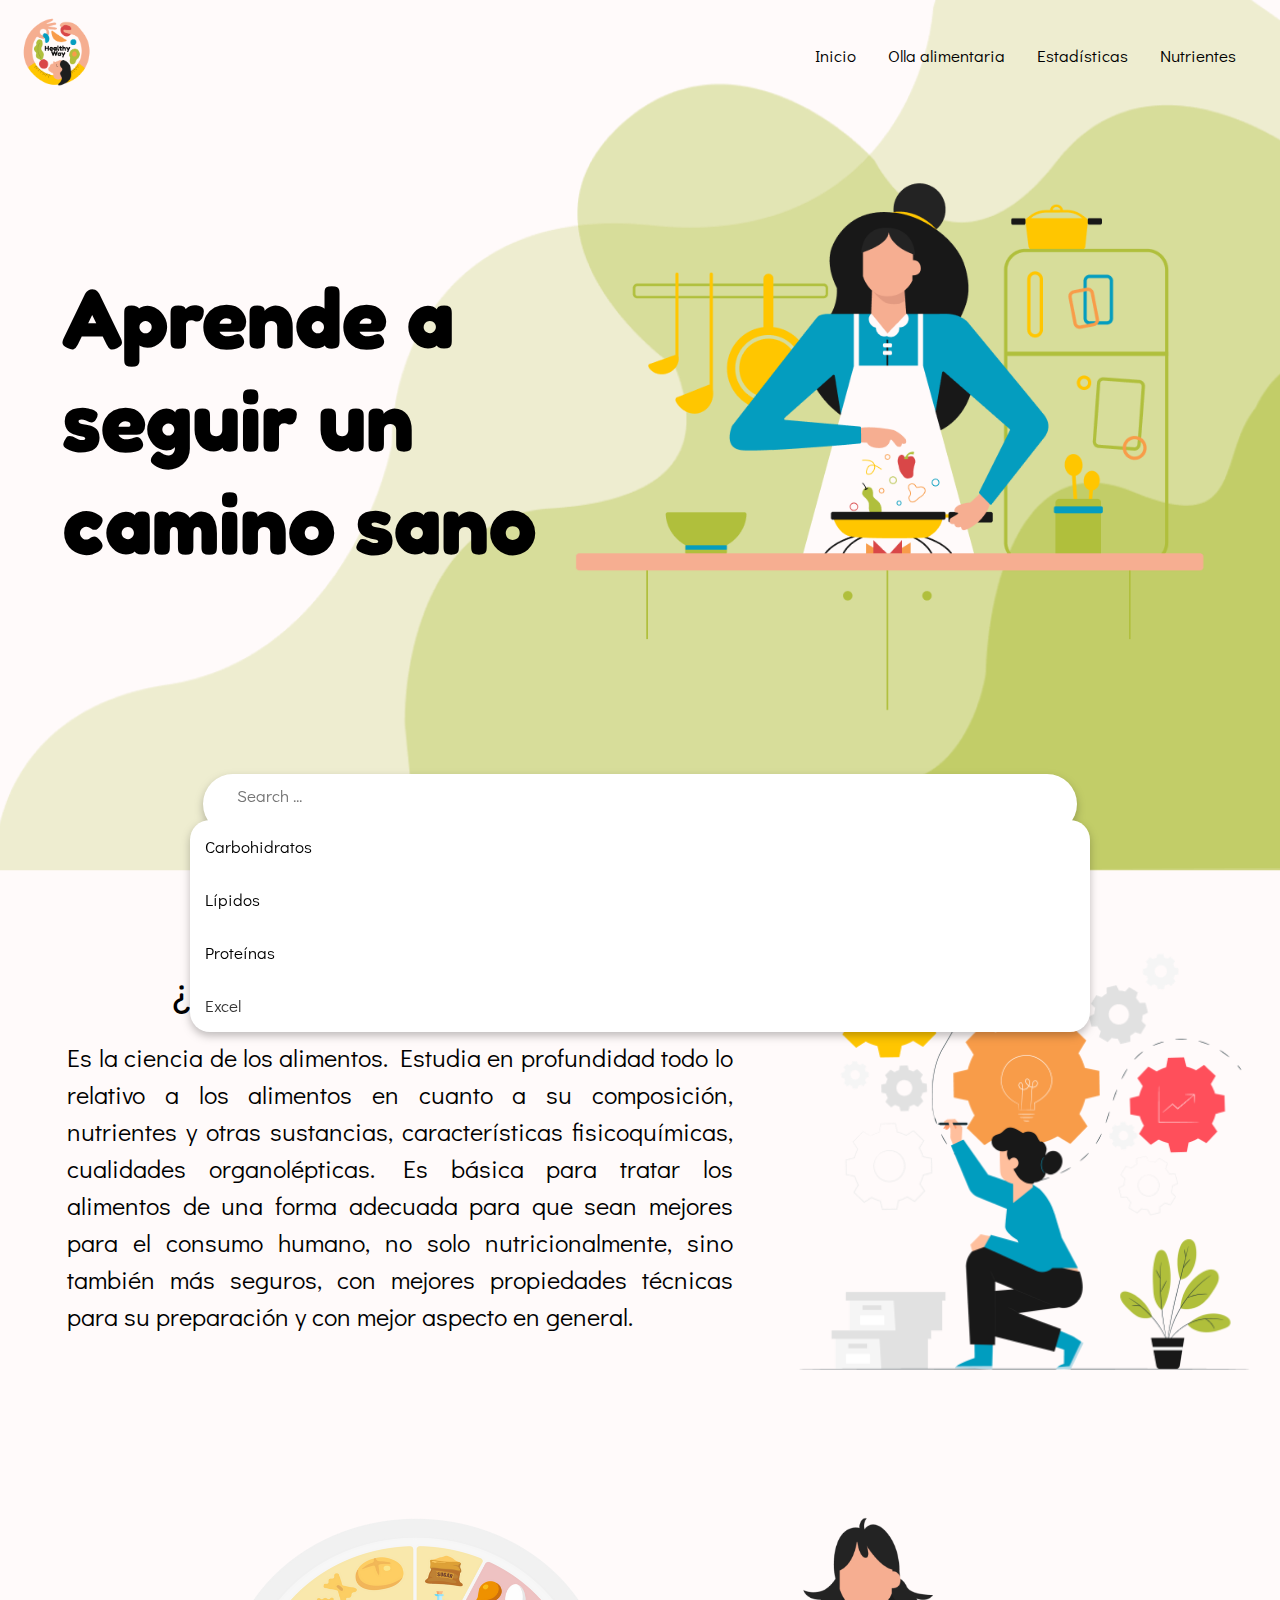
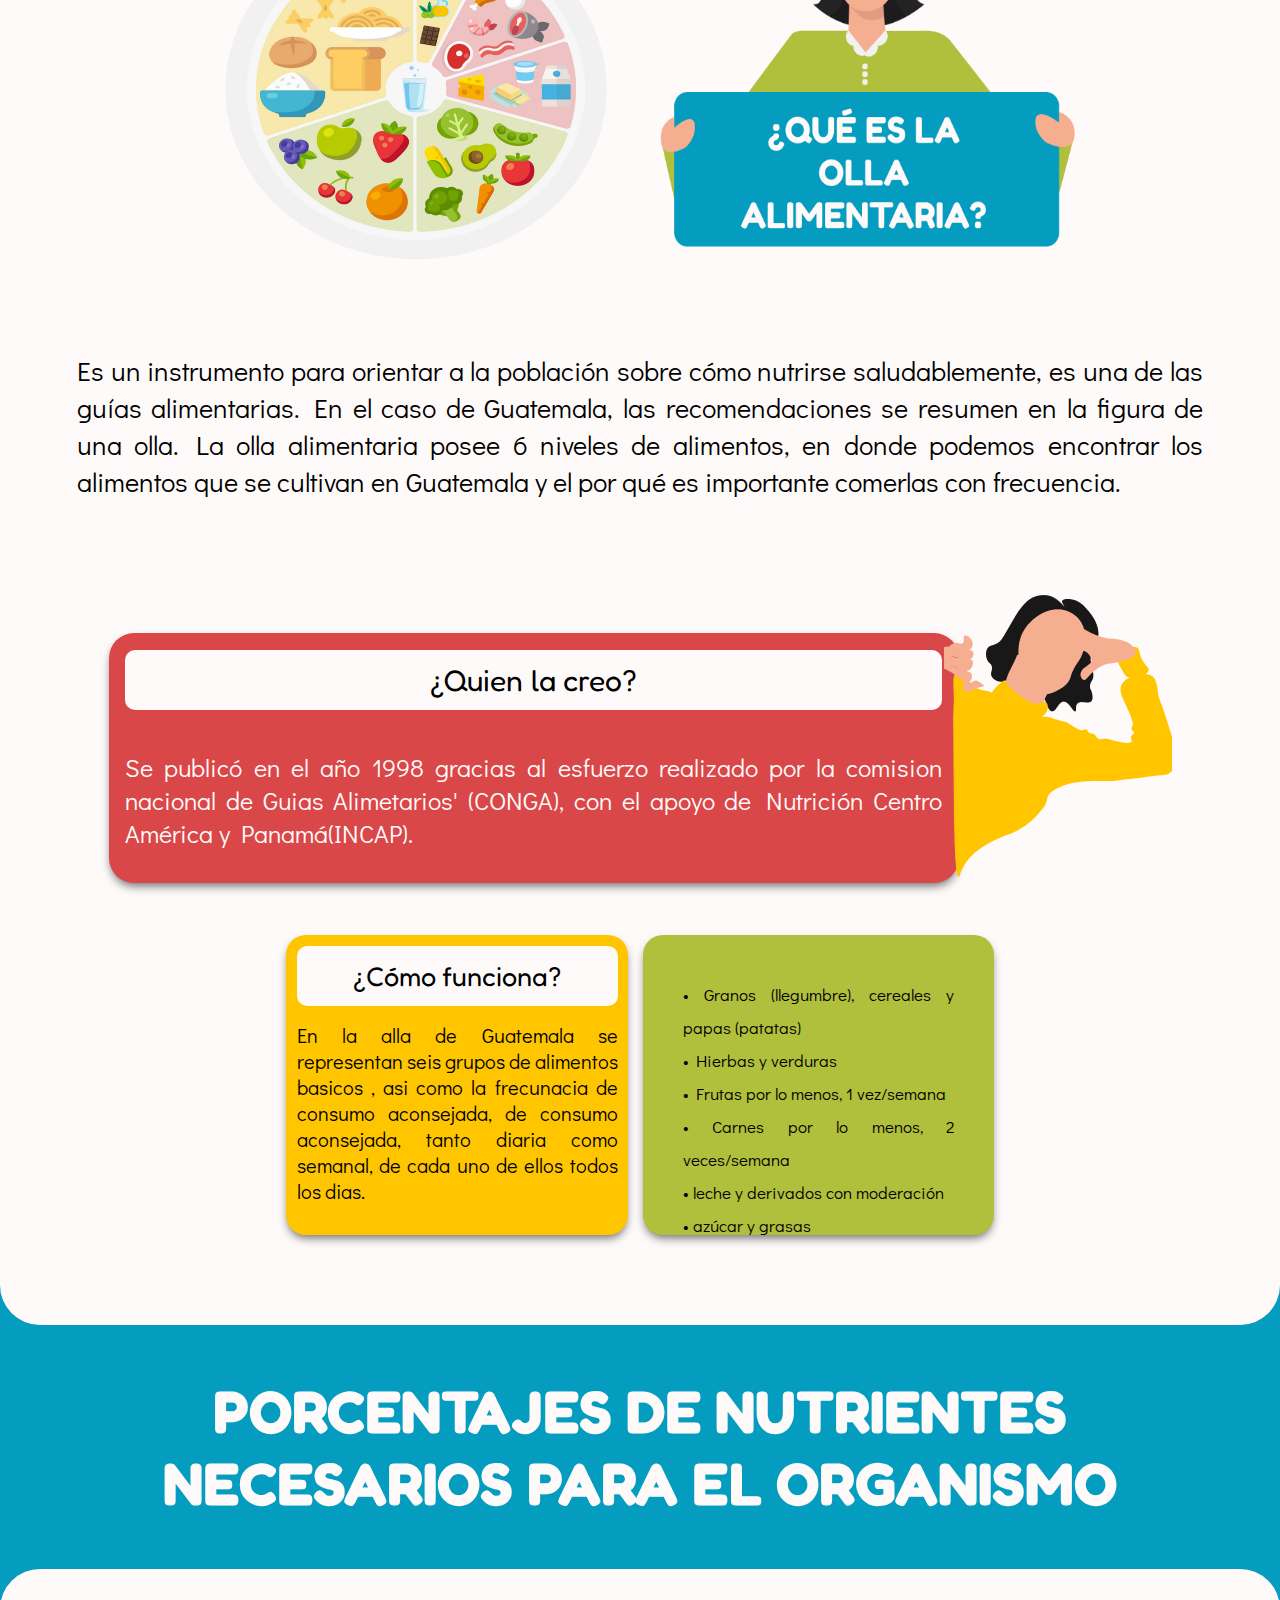
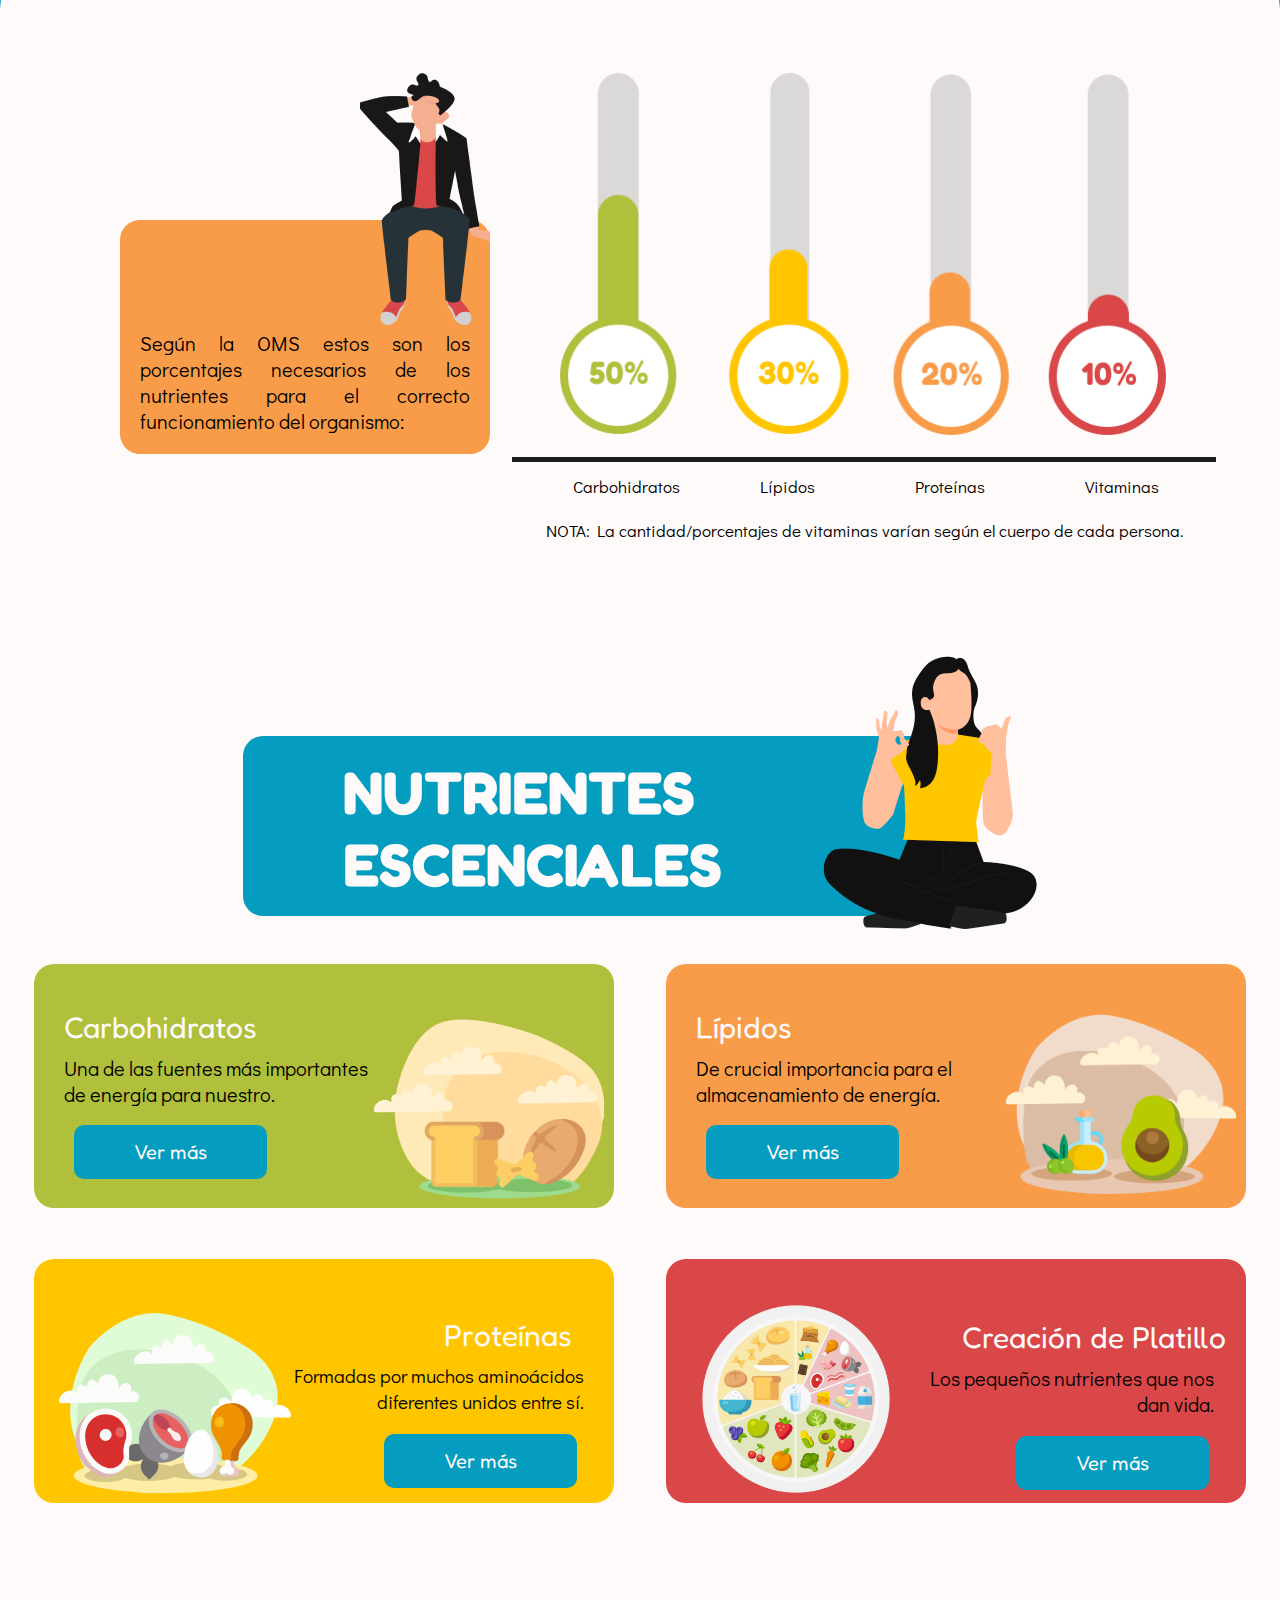
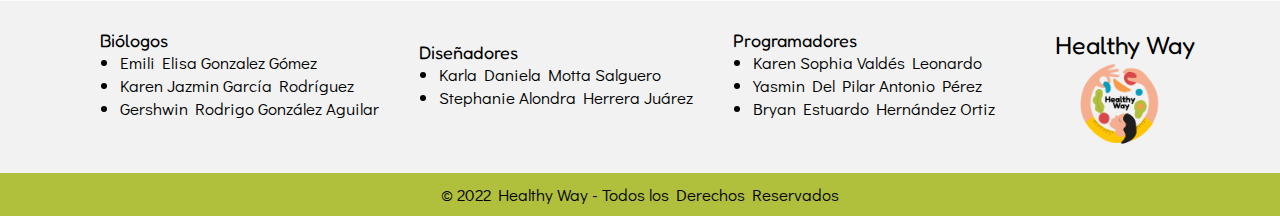
==== commit 836ed09d: "Se termina actualización de buscador, el día 5 de octubre. -Karen Valdés" ====
--- a/index.html
+++ b/index.html
@@ -12,18 +12,23 @@
     <link rel="stylesheet" href="Css/home.css">
     <link rel="stylesheet" href="Css/para_buscador.css">
     <link rel="stylesheet" href="Css/ventanas_buscador.css">
+    <link rel="stylesheet" href="Css/ventanasCarbo.css">
     <link rel="stylesheet" href="Css/infoOlla.css">
     <link rel="stylesheet" href="Css/configuracion.css">
     <link rel="stylesheet" href="Css/footer.css">
 
     <!--MUESTRA INFORMACION DEL BUSCADOR / KAREN VALDES-->
+<script src="./Js/componentes/buscador.js"></script>
 <script>
-    function mostrar (){document.getElementById('fondo02').style.display='block';}
-    function esconder (){document.getElementById('fondo02').style.display="none";}
-    function mostrar2 (){document.getElementById('fondo03').style.display='block';}
-    function esconder2 (){document.getElementById('fondo03').style.display="none";}
-    function mostrar3 (){document.getElementById('fondo04').style.display='block';}
-    function esconder3 (){document.getElementById('fondo04').style.display="none";}
+    function mostrar1 (){document.getElementById('ver').style.display='none';}
+    function mostrar (){document.getElementById('fondo02').style.display='block';}function esconder (){document.getElementById('fondo02').style.display="none";}
+    function mostrar2 (){document.getElementById('fondo03').style.display='block';}function esconder2 (){document.getElementById('fondo03').style.display="none";}
+    function mostrar3 (){document.getElementById('fondo04').style.display='block';}function esconder3 (){document.getElementById('fondo04').style.display="none";}
+</script>
+<script>
+    function banano(){document.getElementById('banano').style.display='flex';}function quitar2 (){document.getElementById('banano').style.display='none';}function cebolla (){document.getElementById('cebolla').style.display='flex';}function quitar (){document.getElementById('cebolla').style.display='none';}function pina (){document.getElementById('pina').style.display='flex';}function quitar3 (){document.getElementById('pina').style.display='none';}function calabaza (){document.getElementById('calabaza').style.display='flex';}function quitar4 (){document.getElementById('calabaza').style.display='none';}function gSaladas (){document.getElementById('gSaladas').style.display='flex';}function quitar5 (){document.getElementById('gSaladas').style.display='none';}function avena (){document.getElementById('avena').style.display='flex';}function quitar6 (){document.getElementById('avena').style.display='none';}function dona (){document.getElementById('dona').style.display='flex';}function quitar7 (){document.getElementById('dona').style.display='none';}
+    function pan (){document.getElementById('pan').style.display='flex';}function quitar8 (){document.getElementById('pan').style.display='none';}function mantequilla (){document.getElementById('mantequilla').style.display='flex';}function quitar9 (){document.getElementById('mantequilla').style.display='none';}function tocino (){document.getElementById('tocino').style.display='flex';}function quitar01 (){document.getElementById('tocino').style.display='none';}function tomate (){document.getElementById('tomate').style.display='flex';}function quitar02 (){document.getElementById('tomate').style.display='none';}function aceitunas (){document.getElementById('aceitunas').style.display='flex';}function quitar03 (){document.getElementById('aceitunas').style.display='none';}function aceitunasN (){document.getElementById('aceitunasN').style.display='flex';}function quitar04 (){document.getElementById('aceitunasN').style.display='none';}function oliva (){document.getElementById('oliva').style.display='flex';}function quitar05 (){document.getElementById('oliva').style.display='none';}function Cblanco (){document.getElementById('Cblanco').style.display='flex';}function quitar06 (){document.getElementById('Cblanco').style.display='none';}function coco (){document.getElementById('coco').style.display='flex';}function quitar07 (){document.getElementById('coco').style.display='none';}
+    function pollo (){document.getElementById('pollo').style.display='flex';}function quitar08 (){document.getElementById('pollo').style.display='none';}function res (){document.getElementById('res').style.display='flex';}function quitar09 (){document.getElementById('res').style.display='none';}function pez (){document.getElementById('pez').style.display='flex';}function quitar001 (){document.getElementById('pez').style.display='none';}function camaron (){document.getElementById('camaron').style.display='flex';}function quitar002 (){document.getElementById('camaron').style.display='none';}function aguacate (){document.getElementById('aguacate').style.display='flex';}function quitar003 (){document.getElementById('aguacate').style.display='none';}function arroz (){document.getElementById('arroz').style.display='flex';}function quitar004 (){document.getElementById('arroz').style.display='none';}function fideo (){document.getElementById('fideo').style.display='flex';}function quitar005 (){document.getElementById('fideo').style.display='none';}function trigo (){document.getElementById('trigo').style.display='flex';}function quitar006 (){document.getElementById('trigo').style.display='none';}
 </script>
 
     <!--LINK DE TIPOGRAFÍAS-->
@@ -45,8 +50,8 @@
     <!--SECCÓN YASMIN ANTONIO-->
     <!-- Header -->
     <!-- Banner -->
-    <div id="sect"></div>
-    
+    <div id="sect"></div>        
+        
     <!--SECCIÓN KAREN VALDES-->
     <!-- Sección informativa -->
     <!-- Esquema -->
--- a/Css/para_buscador.css
+++ b/Css/para_buscador.css
@@ -3,9 +3,20 @@
 	padding: 0;
 	box-sizing: border-box;
 }
-.buscador{
-  width: 100%;
-  height: 50%;
+.bu{
+width: 80%;
+height: 3rem;
+border: none;
+outline: none;
+}
+.bu:focus{
+  border: none;
+}
+.color{
+  display: block;
+	color: #353535;
+  font-family: 'Didact Gothic', sans-serif;
+	text-decoration: none;
 }
 .navegacion{
 	width: 70%;
@@ -17,22 +28,15 @@
 	background-color: white;
   border-radius: 30px;
   display: flex;
-  flex-direction: row;
+  flex-direction: column;
   justify-content: space-between;
   align-items: center;
 }
+/*icono*/
 .lupa{
   width: 7rem;
 }
-.navegacion ul{
-	list-style: none;
-}
-.navegacion > li{
-	position: relative;
-	display: inline-block;
-}
-
-.navegacion > li > a{
+.navegacion > a{
 	display: block;
 	padding: 15px 20px;
 	color: #353535;
@@ -40,28 +44,42 @@
 	text-decoration: none;
 }
 .search{
-  width: 100%;
+  width: 97%;
+  margin: auto;
   height: auto;
+  font-size: 24px;
   padding-left: 1.5rem;
   padding-right: 0.5rem;
-}
-
-/* Submenu*/
-
-.submenu{
-	position: absolute;
-  padding-top: 3rem;
-	width: 100%;
-  visibility: hidden;
-	opacity: 0;
-	transition: opacity 1.5s;
-}
-.opciones li {
-  background-color: white;
+  display: flex;
+  justify-content: space-between;
+  align-items: center;
+  
 
 }
-.arribaCarbo{
+.ver{
+  width:auto;
+  padding: 0rem 3rem 0rem;
+  height: auto;
+}
+.sub{
+  width:auto;
+  background-color: darkmagenta;
+  display: flex;
+  justify-content: center;
+  align-items: center;
+}
+.arribaCarbo, .arribali{
+  background-color: white;
+  margin-top: 1rem;
+  padding: 15px;
+  width: 90rem;
   border-radius: 20px 20px 0px 0px;
+
+}
+.arribali{
+  border-radius: 0px 0px 20px 20px;
+  margin-top: 0rem;
+
 }
 .arribaCarbo:hover{
   background-color: rgb(229, 229, 229);
@@ -69,14 +87,24 @@
 }
 .arribali:hover{
   background-color: rgb(229, 229, 229);
+  border-radius: 0px 0px 20px 20px;
 }
 .arriba3{
-  border-radius: 0px 0px 20px 20px;
+  background-color: white;
+  border-radius: 0px;
+  padding: 15px;
+
 }
 .arriba3:hover{
   background-color: rgb(229, 229, 229);
-  border-radius: 0px 0px 20px 20px;
+  border-radius: 0px;
 }
+
+/*
+
+
+
+
 
 .submenu .arribaCarbo , .submenu .arribali, .submenu .arriba3 {
 	display: block;
@@ -90,4 +118,20 @@
 .navegacion:hover .submenu{
 	visibility: visible;
 	opacity: 1;
-}
+}*/
+
+@media (max-width:37.5rem) {
+
+  .navegacion{
+    width: 85%;
+    height:4.5rem;
+    margin-top: -3rem;
+  }
+  .lupa{
+    width: 5.5rem;
+  }
+  .arribaCarbo, .arribali, .arriba3{
+    width: 30rem;
+  }
+
+}--- a/Css/ventanas_buscador.css
+++ b/Css/ventanas_buscador.css
@@ -5,13 +5,13 @@
     width: 100%;
     height: auto;
     position: absolute;
-    background-color: aqua;
 }
+/*+ID*/
 .fondo02, .fondo03, .fondo04{
     width: 100%;
     height: 55rem;
     padding: 4rem;
-    margin-top: 58%;
+    margin-top: 2%;
     position: absolute;
     display: none;
     
@@ -22,7 +22,7 @@
 }
 .espacio1{
     width: 95%;
-    height: 45rem;
+    height: 30rem;
     border-radius: 30px;
     background-color: white;
     padding-bottom: 2rem;
@@ -31,14 +31,13 @@
     display: flex;
     flex-direction: column;
     align-items: center;
-    justify-content: center;
+    justify-content:center;
 }
 .el2_titulo p{
-    font-family: Fredoka One;
+font-family: Fredoka One;
 font-size: 30px;
 font-weight: 400;
 line-height: 77px;
-letter-spacing: 0em;
 text-align: center;
 color: var(--negro);
 
@@ -61,4 +60,31 @@
     width: 17rem;
     height: 19rem;
     border-radius: 20px;
+}
+
+@media (max-width:37.5rem) {
+
+    .el2_titulo{
+        margin-top: 15px;
+        height: auto;
+        padding: 10px;
+        display: flex;
+        justify-content: center;
+        align-items: center;
+    }
+    .el2_titulo p{
+        line-height: normal;
+        font-size: 22px;
+    }
+    .espacio1{
+        width: 100%;
+        margin-top: -2rem;
+        height: 45rem;
+    }
+    .cuadrodeImg{
+        width: 17rem;
+        height: 19rem;
+        border-radius: 17px;
+    }
+
 }--- a/Css/ventanasCarbo.css
+++ b/Css/ventanasCarbo.css
@@ -0,0 +1,84 @@
+
+.para_verde{
+    width: 100%;
+    height: 70rem;
+    margin: auto;
+    background-color: rgba(164, 164, 164, 0.547);
+    display: flex;
+    justify-content: center;
+    align-items: center;
+    position: absolute;
+    display: none;
+
+
+}
+.Imag_verde_car{
+    width: 80%;
+    height: 85%;
+    filter: drop-shadow(0px 8px 8px rgba(0, 0, 0, 0.621));
+
+}
+.cerrar, .cerrar2{
+    width: 13rem;
+    height: 4rem;
+    background-color: var(--blanco);
+    box-shadow: 0px 4px 4px rgba(0, 0, 0, 0.25);
+    border-radius: 50px;
+    position: absolute;
+    display: flex;
+    align-items: center;
+    justify-content: center;
+    padding: 0rem 3rem ;
+    left: 69.5%;
+    bottom: 20%;
+} 
+.cerrar2{
+    left: 65%;
+}
+.cerrar p, .cerrar2 p{
+    font-family: Fredoka One;
+font-size: 16px;
+font-weight: 400;
+line-height: 19px;
+letter-spacing: 0em;
+text-align: center;
+
+}
+.Imag_verde_car2{
+    display: none;
+}
+.Imag_verde_car{
+    display: flex;
+}
+@media (max-width:37.5rem) {
+
+.Imag_verde_car{
+    display: none;
+}
+.Imag_verde_car2{
+    display: flex;
+    width: 80%;
+    height: 80%;
+    filter: drop-shadow(0px 8px 8px rgba(0, 0, 0, 0.621));
+}
+.cerrar, .cerrar2{
+    width: 10rem;
+    height: 3rem;
+    left: 40%;
+    bottom: 15%;
+} 
+.cerrar2{
+    left: 38%;
+}
+.cerrar p, .cerrar2 p{
+    font-family: Fredoka One;
+font-size: 16px;
+font-weight: 400;
+line-height: 19px;
+letter-spacing: 0em;
+text-align: center;
+
+}
+
+
+}--- a/Css/infoOlla.css
+++ b/Css/infoOlla.css
@@ -1,4 +1,4 @@
-/*PAra OLLA */
+/*Para OLLA */
 #Olla {
     width: 100%;
     height: auto;
@@ -191,7 +191,6 @@
     flex-direction: row;
     justify-content: center;
 }
-
 .chico_sentado{
     width: 35%;
     padding-top: 5%;
@@ -377,9 +376,16 @@
     font-family: 'Fredoka One';
     font-weight: 400;
     font-size: 30px;
-    margin-top: -22rem;
-    margin-left: 40rem;
+    margin-top: -19.5rem;
+    margin-right: 2rem;
+    text-align: end;
     color: var(--blanco);
+}
+.img2P{
+    width: 22rem;
+    height: 22rem;
+    margin-top: 3rem;
+    margin-left: 2rem;
 }
 .descrip2, .descrip3{
     font-family: var(--texto);
@@ -687,7 +693,7 @@
 .img2P{
     width: 150px;
     height: 150px;
-    margin-top: 2.5rem;
+    margin-top: -0.13rem;
     margin-left: -1rem;
 }
 .subtitle2{
@@ -697,8 +703,8 @@
 }
 .subtitle3{
     font-size: 25px;
-    margin-top: -18rem;
-    margin-left: 20rem;
+    margin-top: -15rem;
+    margin-right: -1rem;
 }
 .descrip2, .descrip3{
     font-size: 14px;
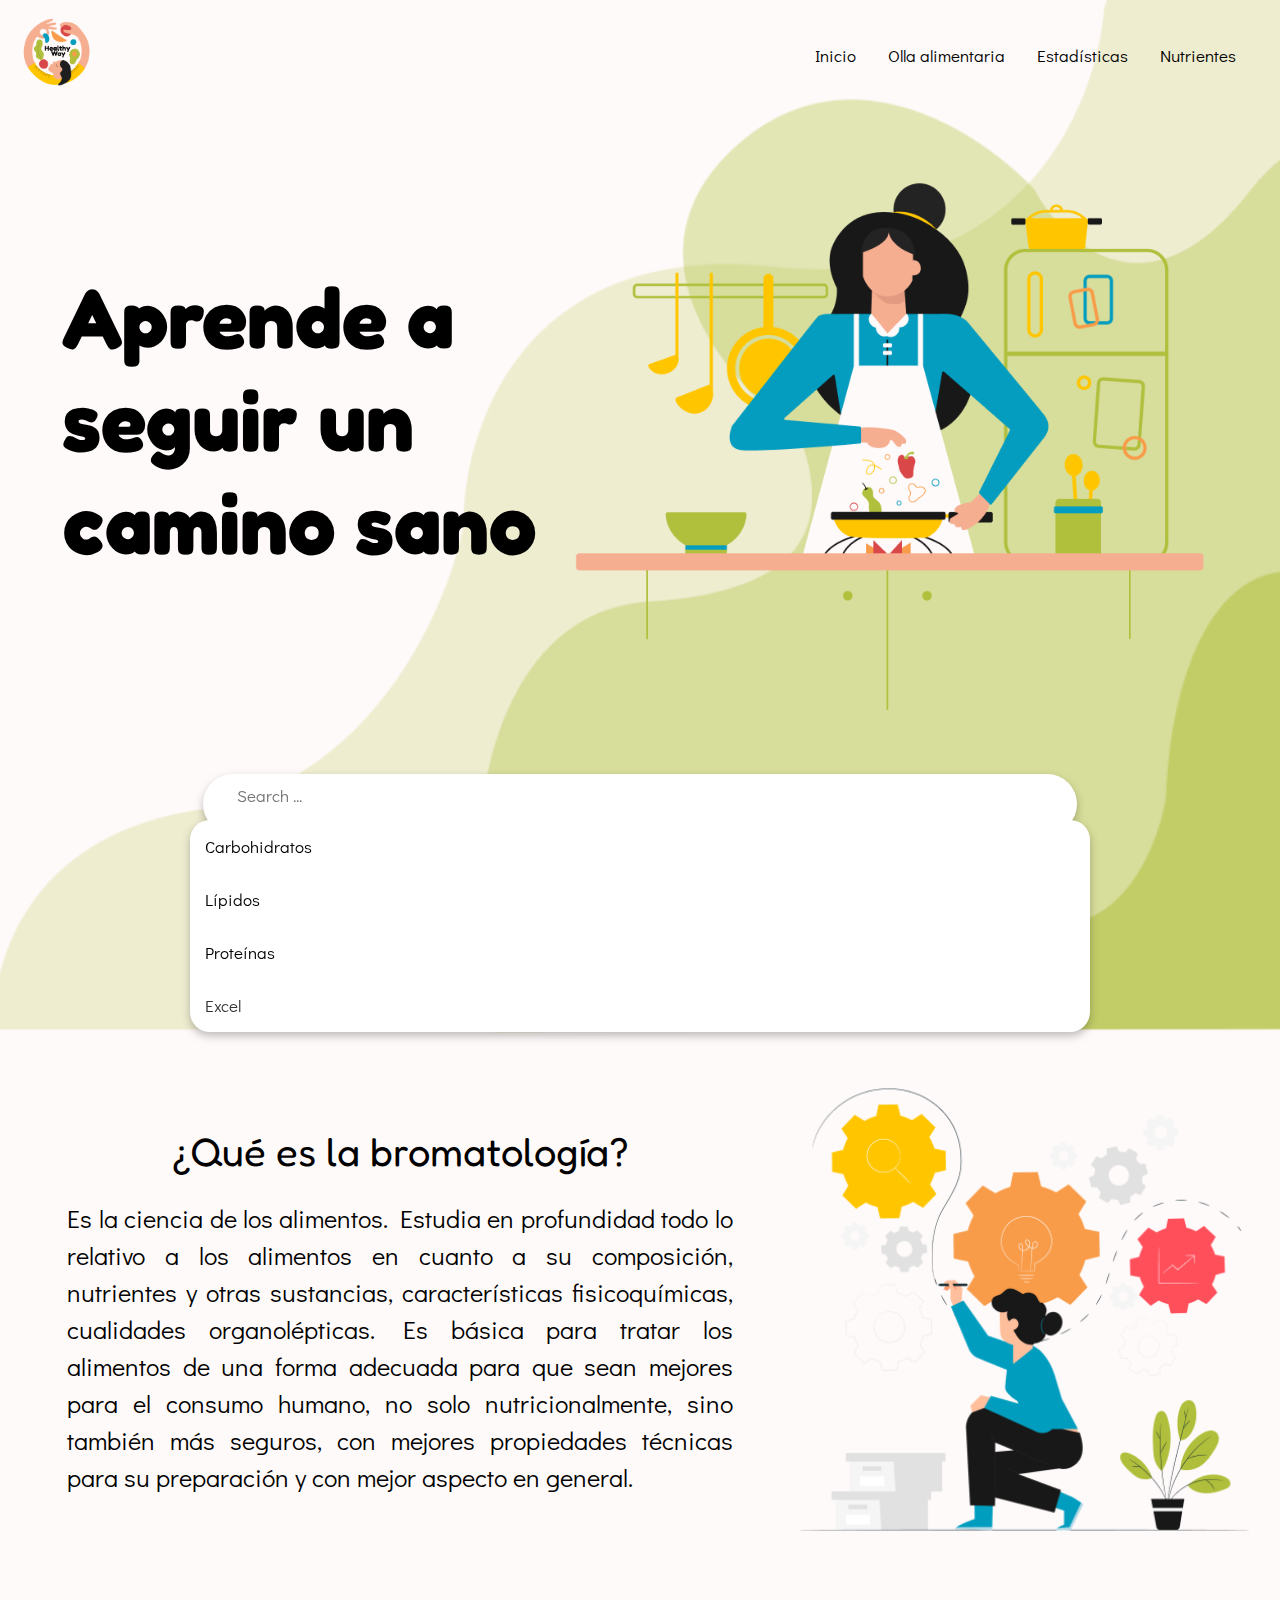
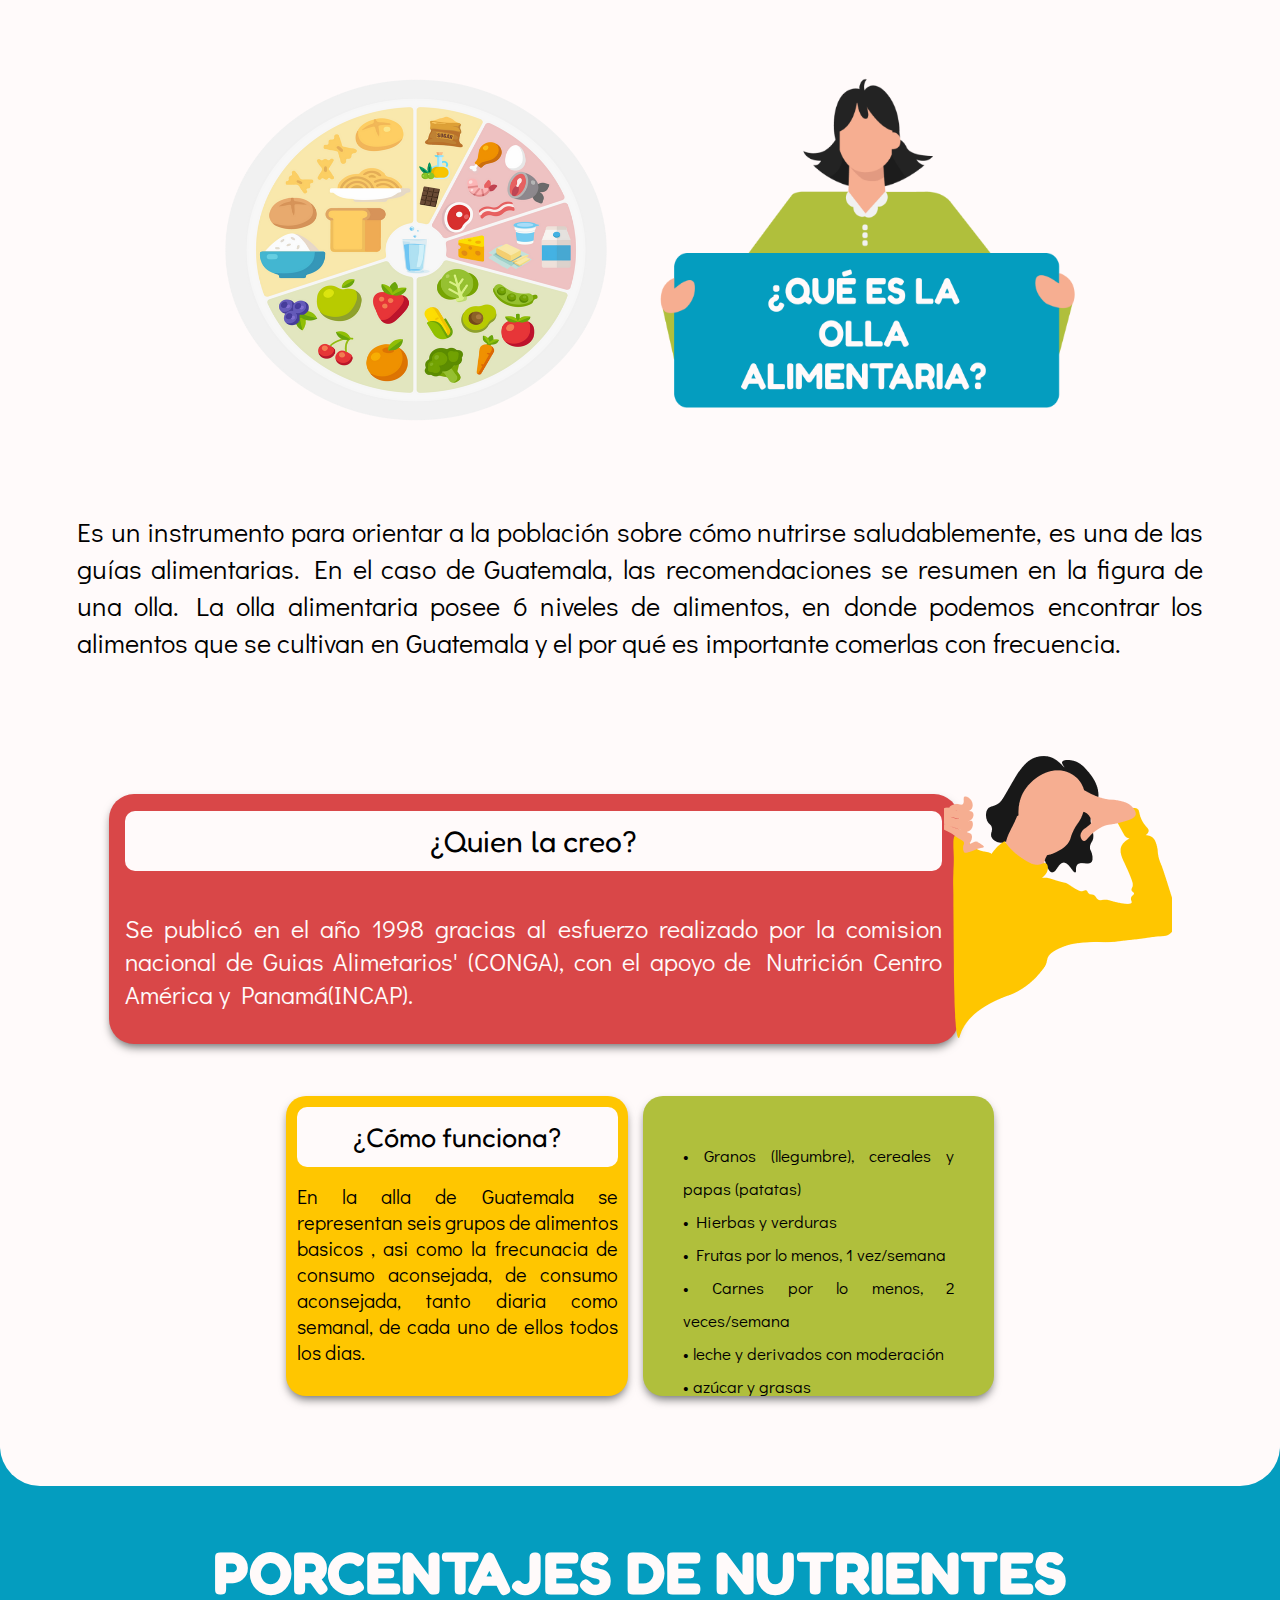
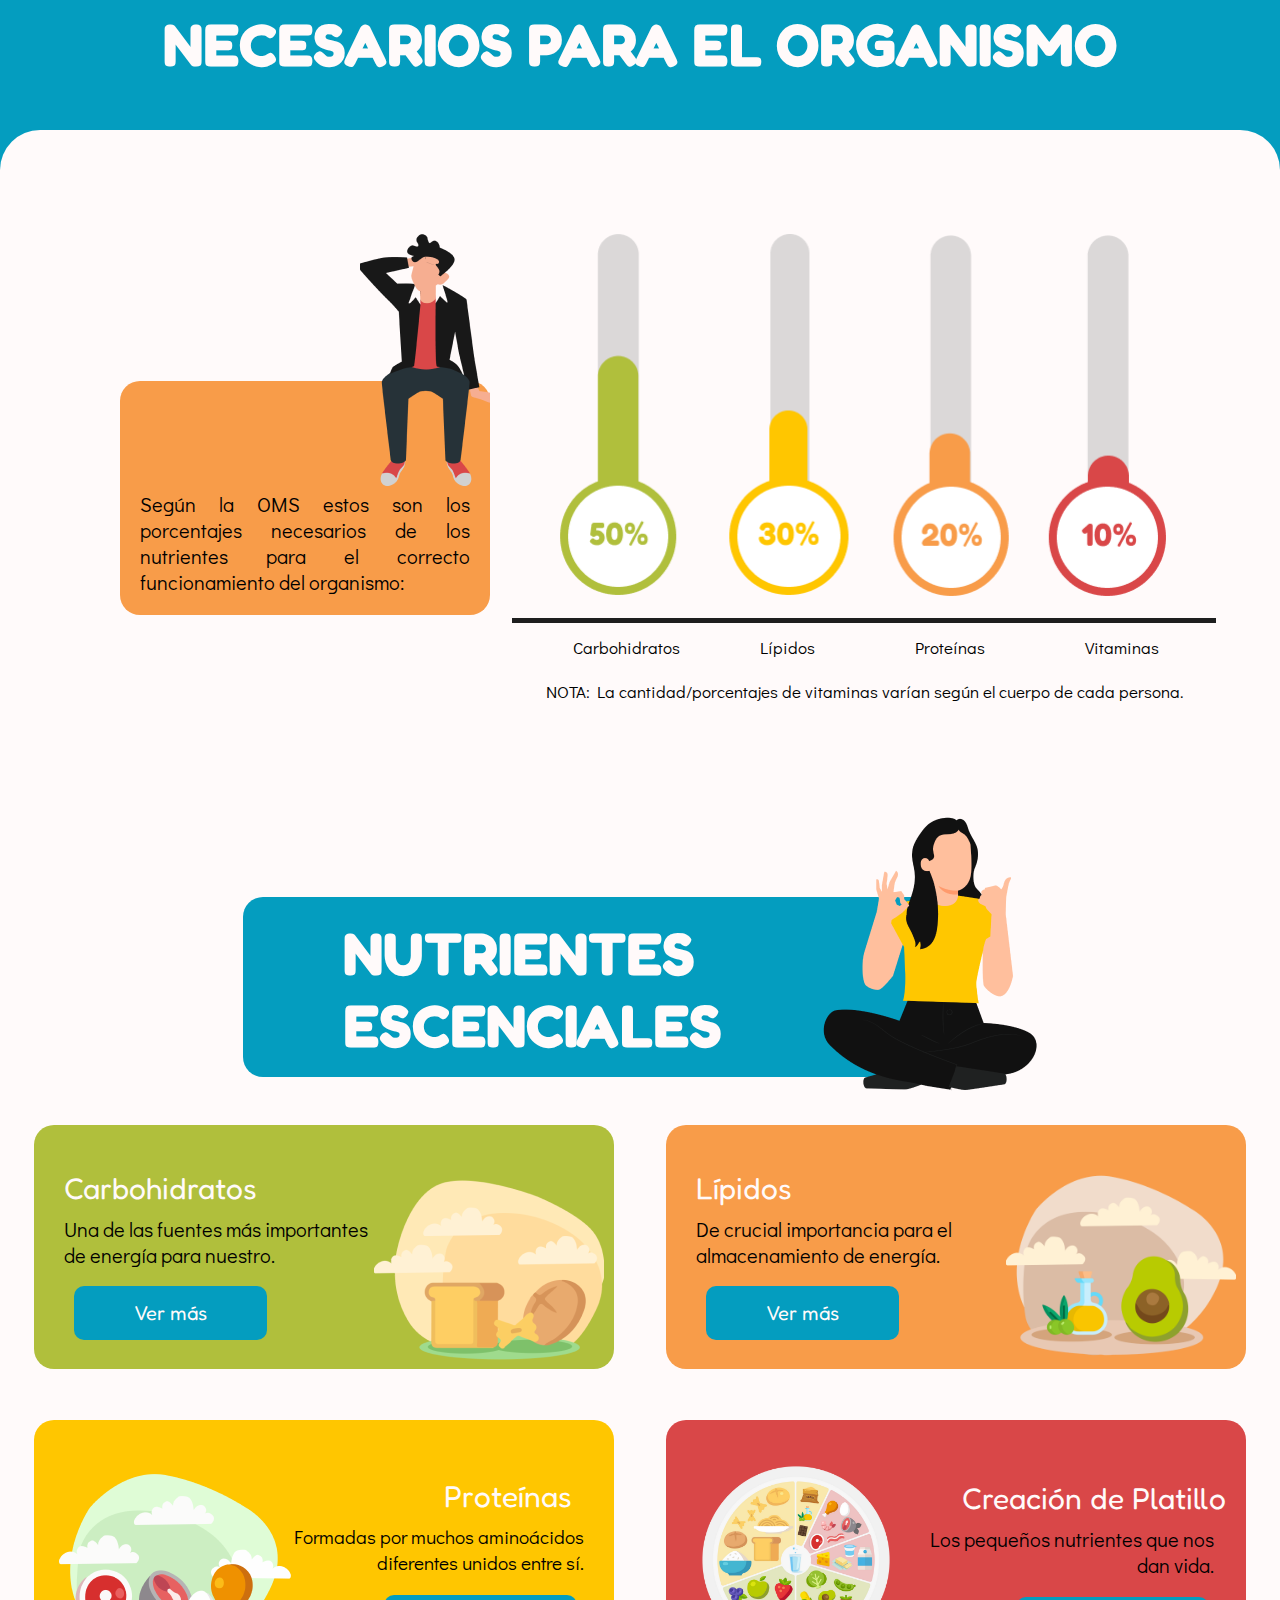
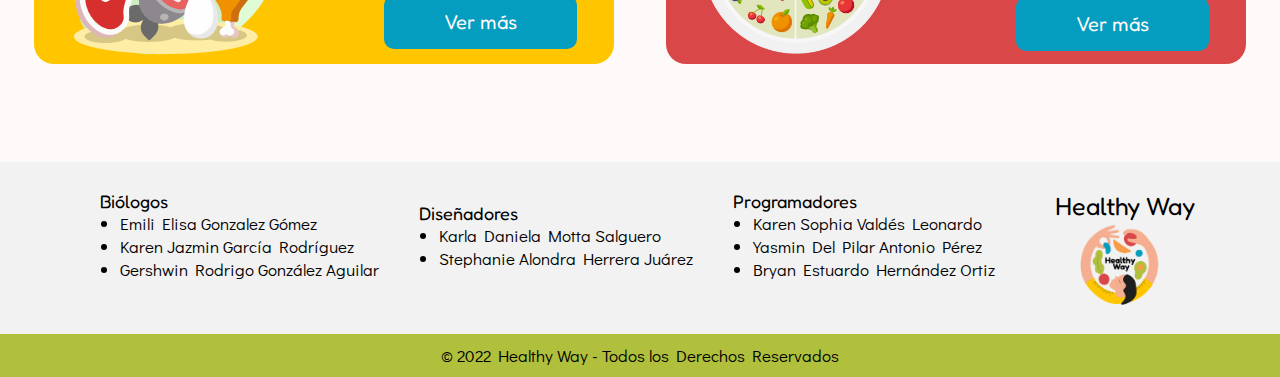
==== commit f75b3fa4: "Se termina buscador funcional" ====
--- a/index.html
+++ b/index.html
@@ -20,7 +20,7 @@
     <!--MUESTRA INFORMACION DEL BUSCADOR / KAREN VALDES-->
 <script src="./Js/componentes/buscador.js"></script>
 <script>
-    function mostrar1 (){document.getElementById('ver').style.display='none';}
+
     function mostrar (){document.getElementById('fondo02').style.display='block';}function esconder (){document.getElementById('fondo02').style.display="none";}
     function mostrar2 (){document.getElementById('fondo03').style.display='block';}function esconder2 (){document.getElementById('fondo03').style.display="none";}
     function mostrar3 (){document.getElementById('fondo04').style.display='block';}function esconder3 (){document.getElementById('fondo04').style.display="none";}
--- a/Css/para_buscador.css
+++ b/Css/para_buscador.css
@@ -42,6 +42,8 @@
 	color: #353535;
   font-family: 'Didact Gothic', sans-serif;
 	text-decoration: none;
+  margin-bottom: 30rem;
+
 }
 .search{
   width: 97%;
@@ -93,6 +95,7 @@
   background-color: white;
   border-radius: 0px;
   padding: 15px;
+  width: 90rem;
 
 }
 .arriba3:hover{
